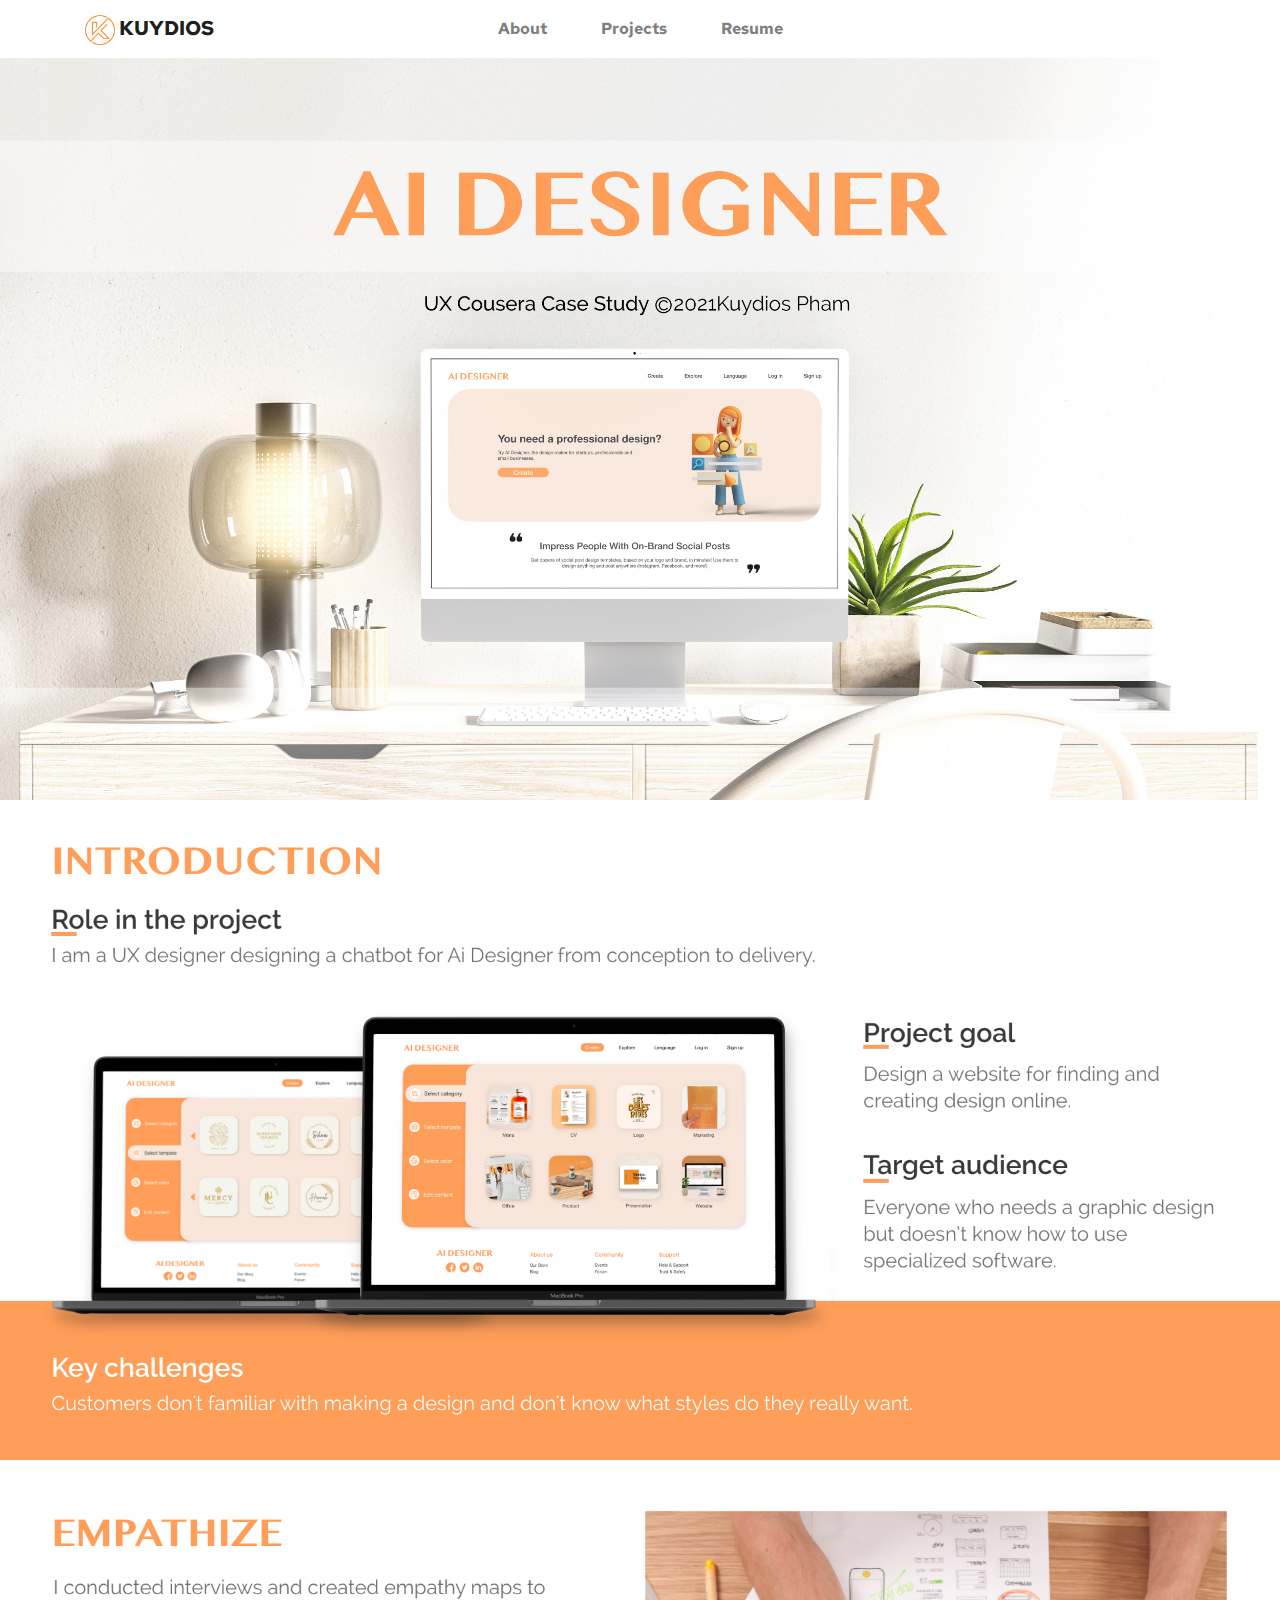
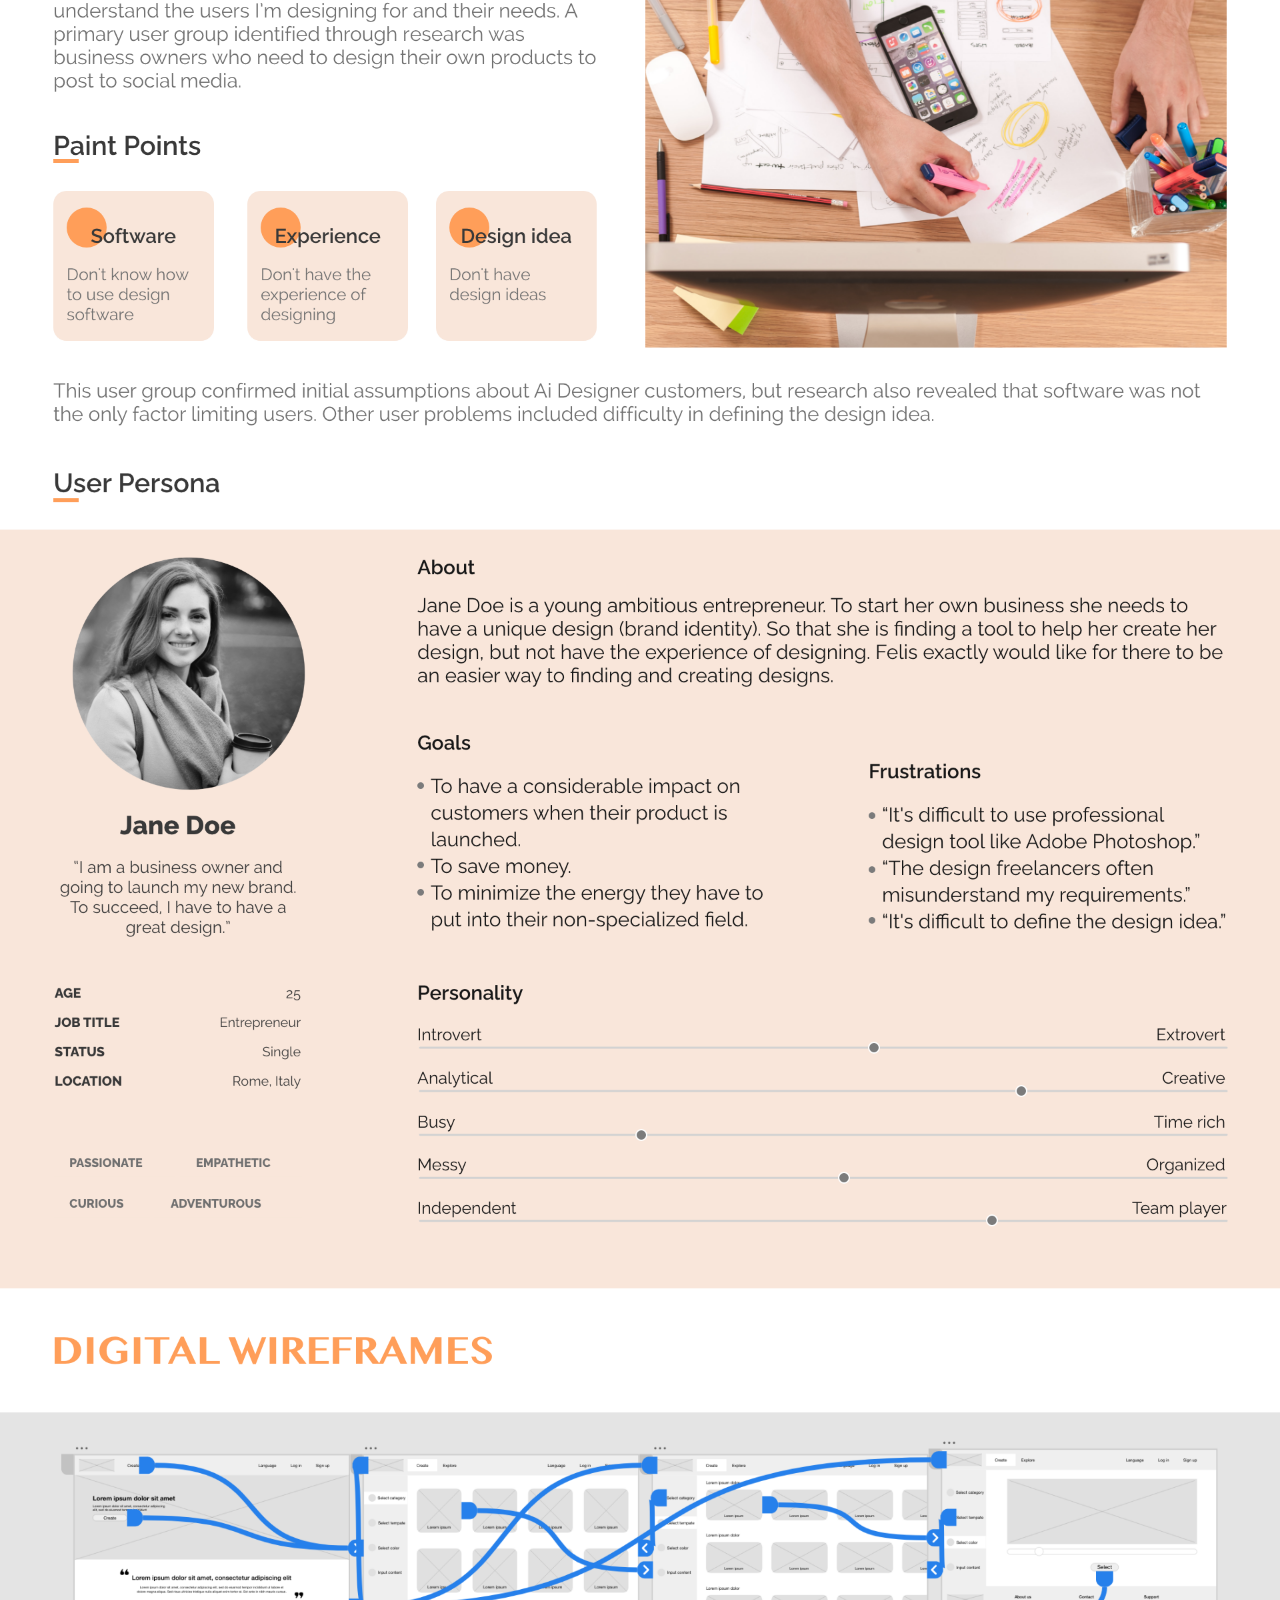
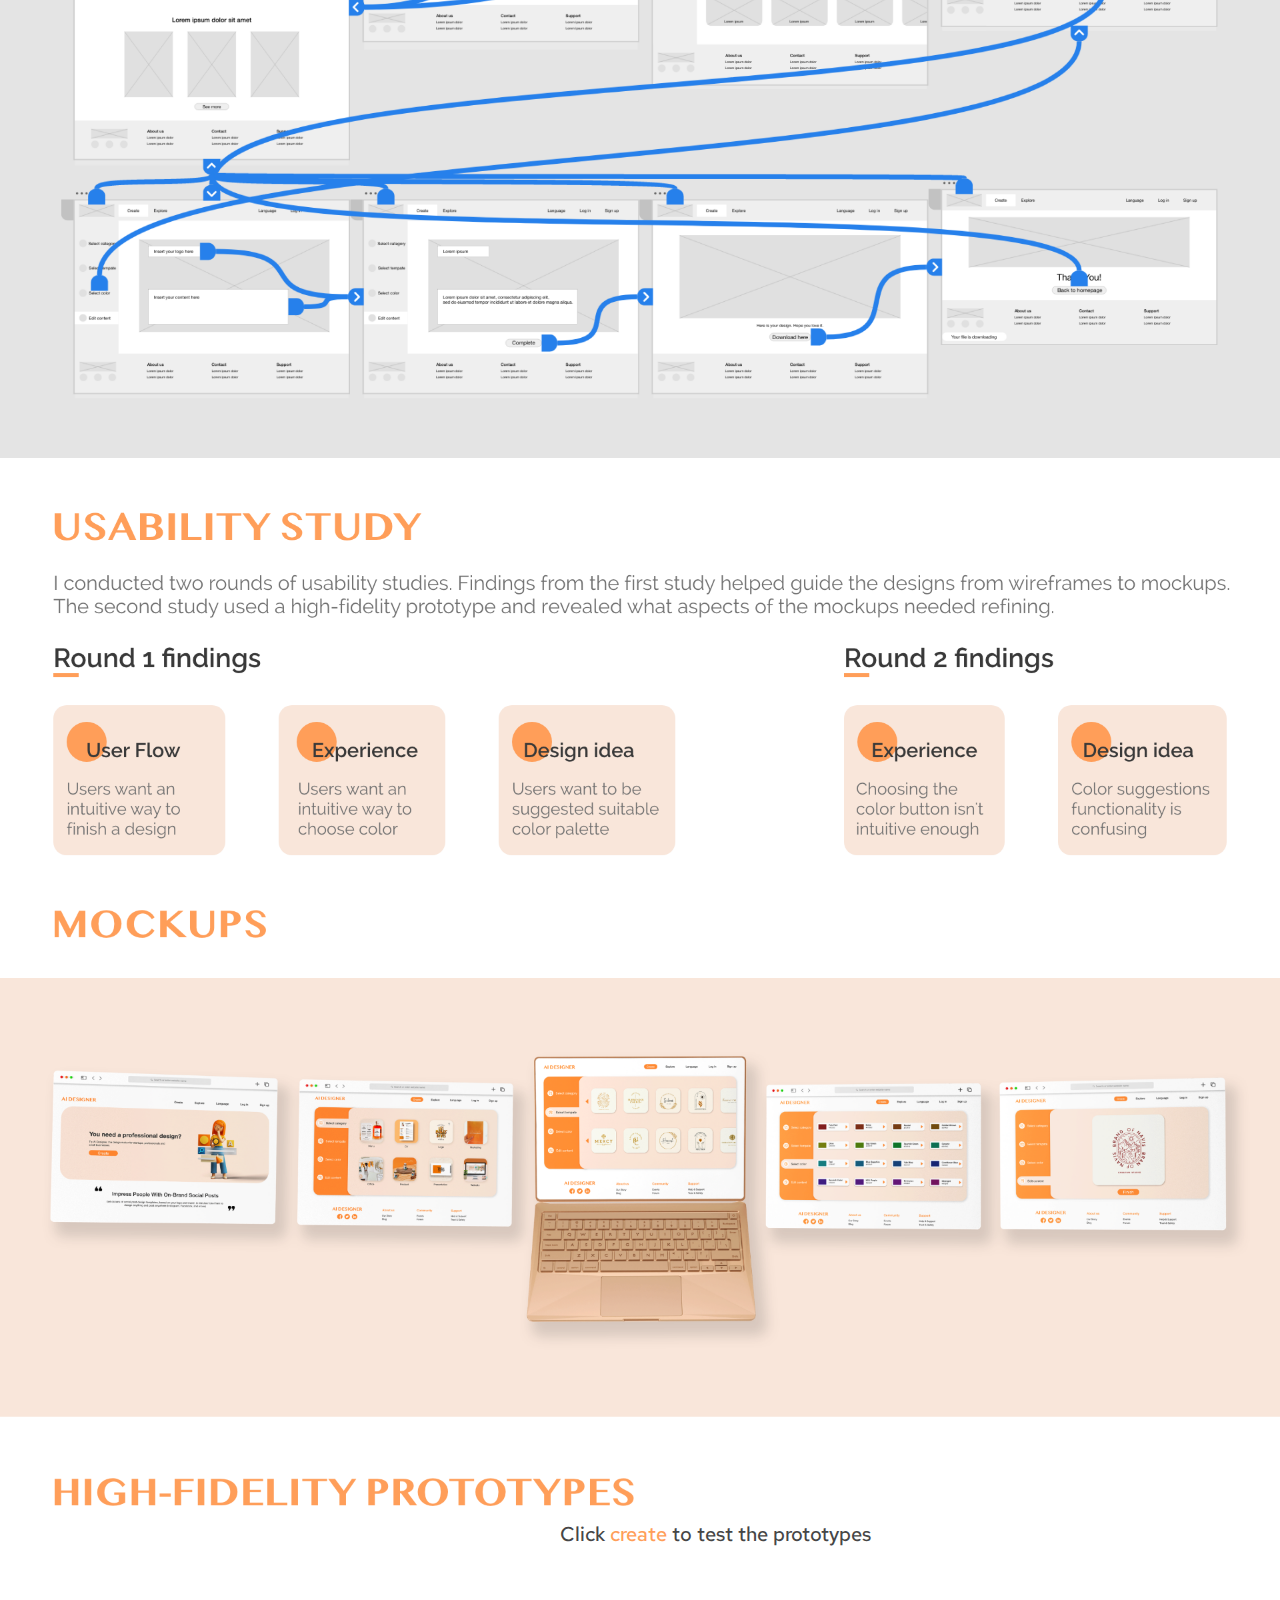
==== aidesigner.html @ b22432cd "First commit" ====
<!doctype html>
<html lang="en">
  <head>
    <meta charset="utf-8">
    <meta name="viewport" content="width=device-width, initial-scale=1, shrink-to-fit=no">
    <meta name="description" content="">
    <meta name="author" content="">

    <title>Ai Designer Case Study</title>
    <link rel="stylesheet" href="css/bootstrap.min.css">
    <link rel="icon" href="images/project/Icon Kuydios.png"/>

    <!-- MAIN STYLE -->
    <link rel="stylesheet" href="css/minipage.css">
  </head>
  <body>
    <nav class="navbar navbar-expand-sm navbar-light">
      <div class="container">
          <a class="navbar-brand" href="index.html"><img src="images/project/Logo Kuydios-03.png" height="30"/>   KUYDIOS</a>

          <button class="navbar-toggler" type="button" data-toggle="collapse" data-target="#navbarNav" aria-controls="navbarNav" aria-expanded="false"
              aria-label="Toggle navigation">
              <span class="navbar-toggler-icon"></span>
              <span class="navbar-toggler-icon"></span>
              <span class="navbar-toggler-icon"></span>
          </button>

          <div class="collapse navbar-collapse" id="navbarNav">
              <ul class="navbar-nav mx-auto">
                  <li class="nav-item">
                    <a href="index.html" class="nav-link"><span data-hover="About">About</span></a>
                  </li>
                  <li class="nav-item">
                    <a href="index.html" class="nav-link"><span data-hover="Projects">Projects</span></a>
                  </li>
                  <li class="nav-item">
                    <a href="index.html" class="nav-link"><span data-hover="Resume">Resume</span></a>
                  </li>
                  
              </ul>
          </div>
      </div>
    </nav>
  <body>
    
      <div class="landingpage">
        
        <img src="images/project/intro-ai-page.jpg" width="100%">
        <img src="images/project/ai-designer-page.png" width="100%">
        <h5 class="click">Click <span style="color: #FF9E59;">create</span> to test the prototypes</h5>
        <iframe style="position: relative; left: 10em;" width="1150px" height="710px" src="https://xd.adobe.com/embed/92b4a51f-5f6b-423e-afb8-71230c013667-c7e7/?fullscreen" frameborder="0" allowfullscreen></iframe>
      </div>
      
  </body>
</html>
---- css/minipage.css ----
@import url('https://fonts.googleapis.com/css2?family=Red+Hat+Text:ital,wght@0,300;0,400;0,500;0,600;0,700;1,300;1,400;1,500;1,600;1,700&display=swap');
* {
    font-family: 'Red Hat Text', sans-serif;
  }

.navbar-brand {
    font-weight: bold;
}

.navbar-brand .navbar-light .navbar-nav .nav-link {
    color: rgba(0,0,0,.5);
}

.navbar-nav {
    font-weight: bold;
}

.nav-item {
    position: relative;
    right: 4.5em;
    padding: 0 1.2em;
}

.click {
    float: left;
    padding-left: 28em;
    color: #464646;
}

.click2 {
    float: left;
    padding-left: 26em;
    color: #464646;
}

.title-watson {
    float: left;
    padding-left: 10em;
    color: #0098A6;
}
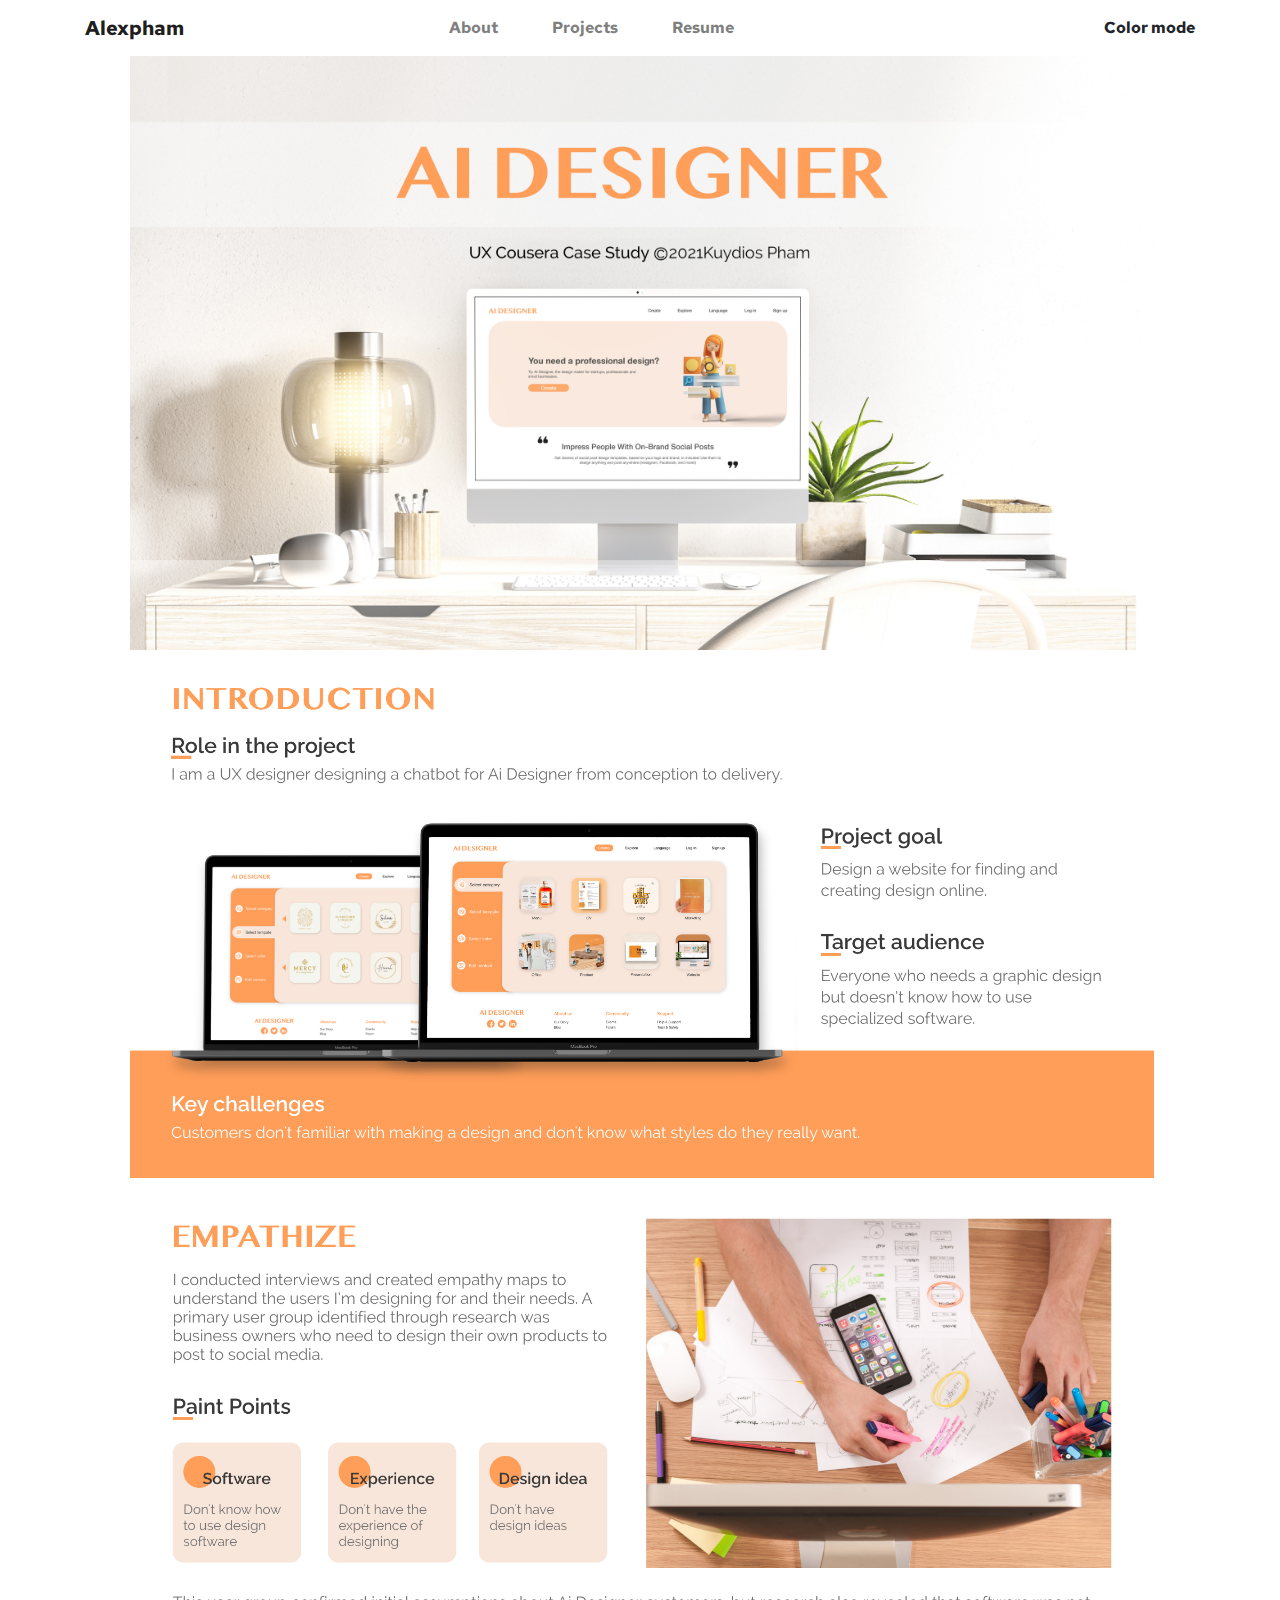
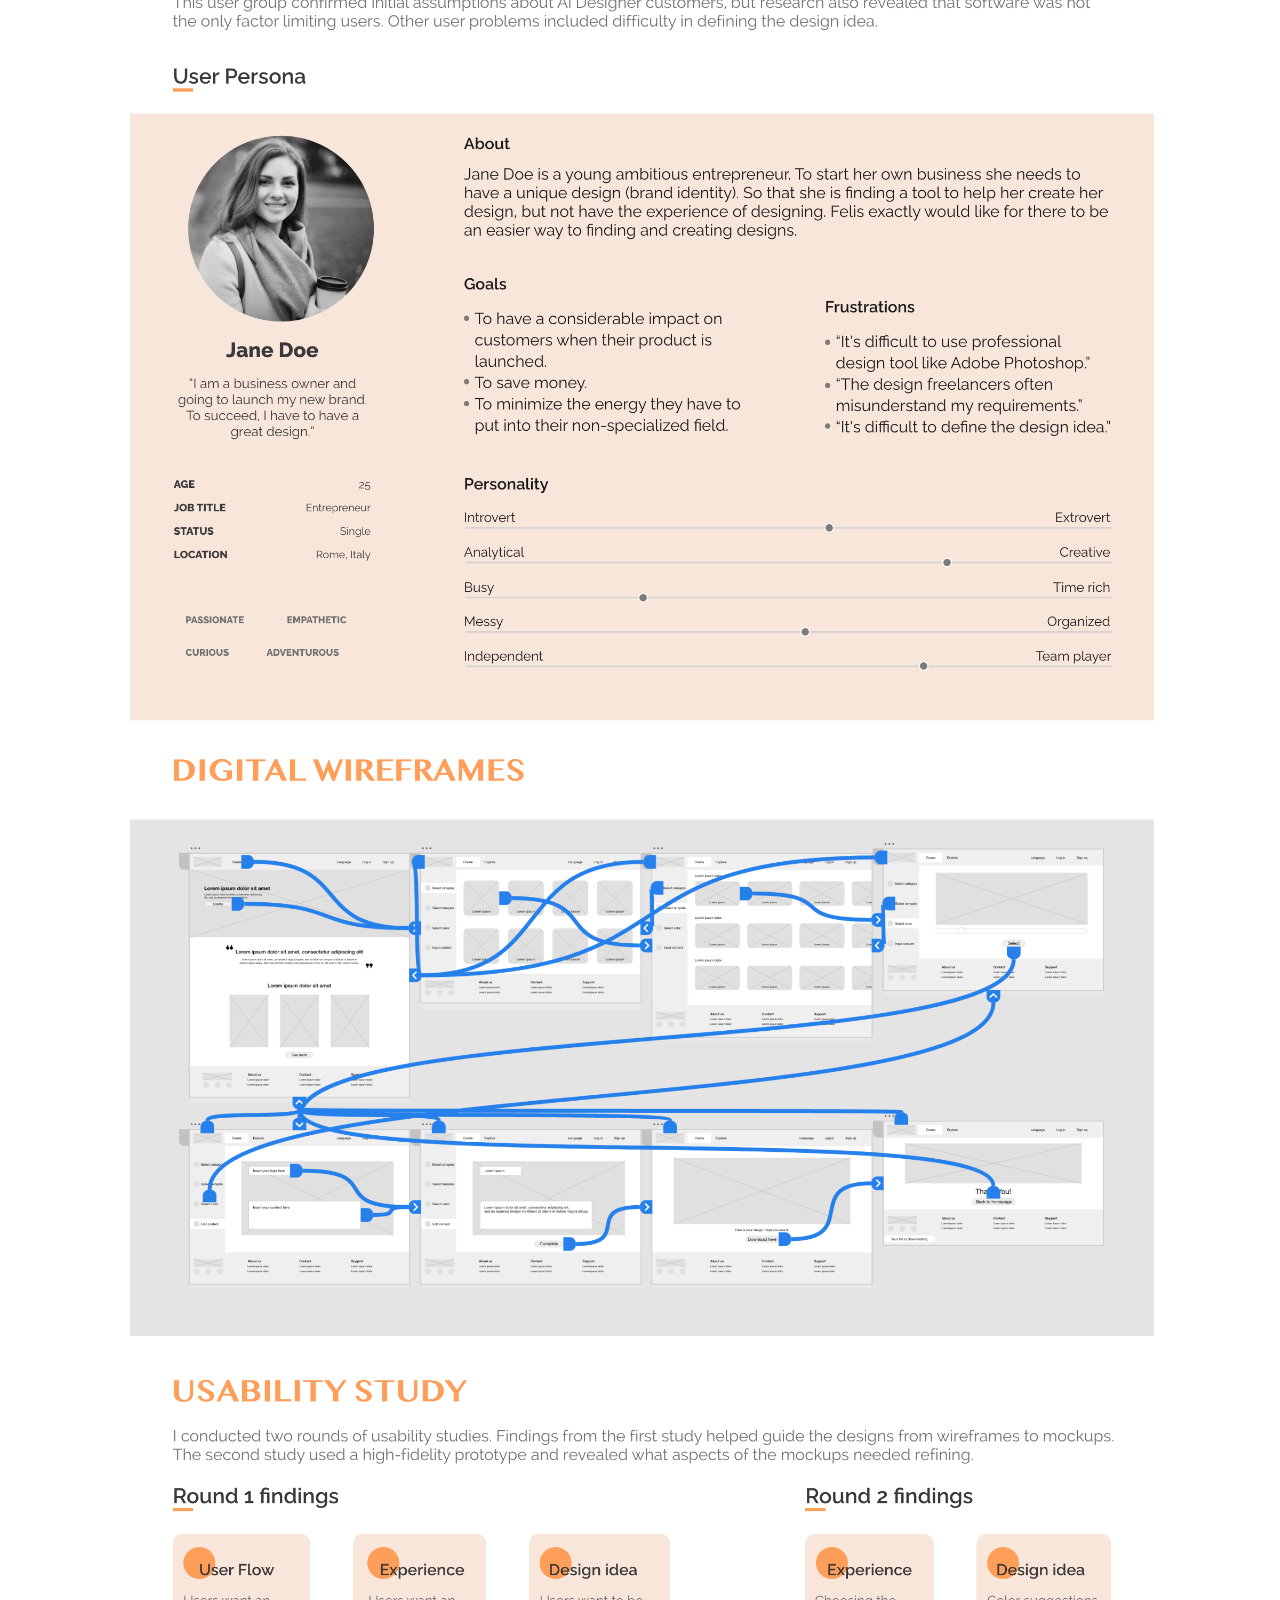
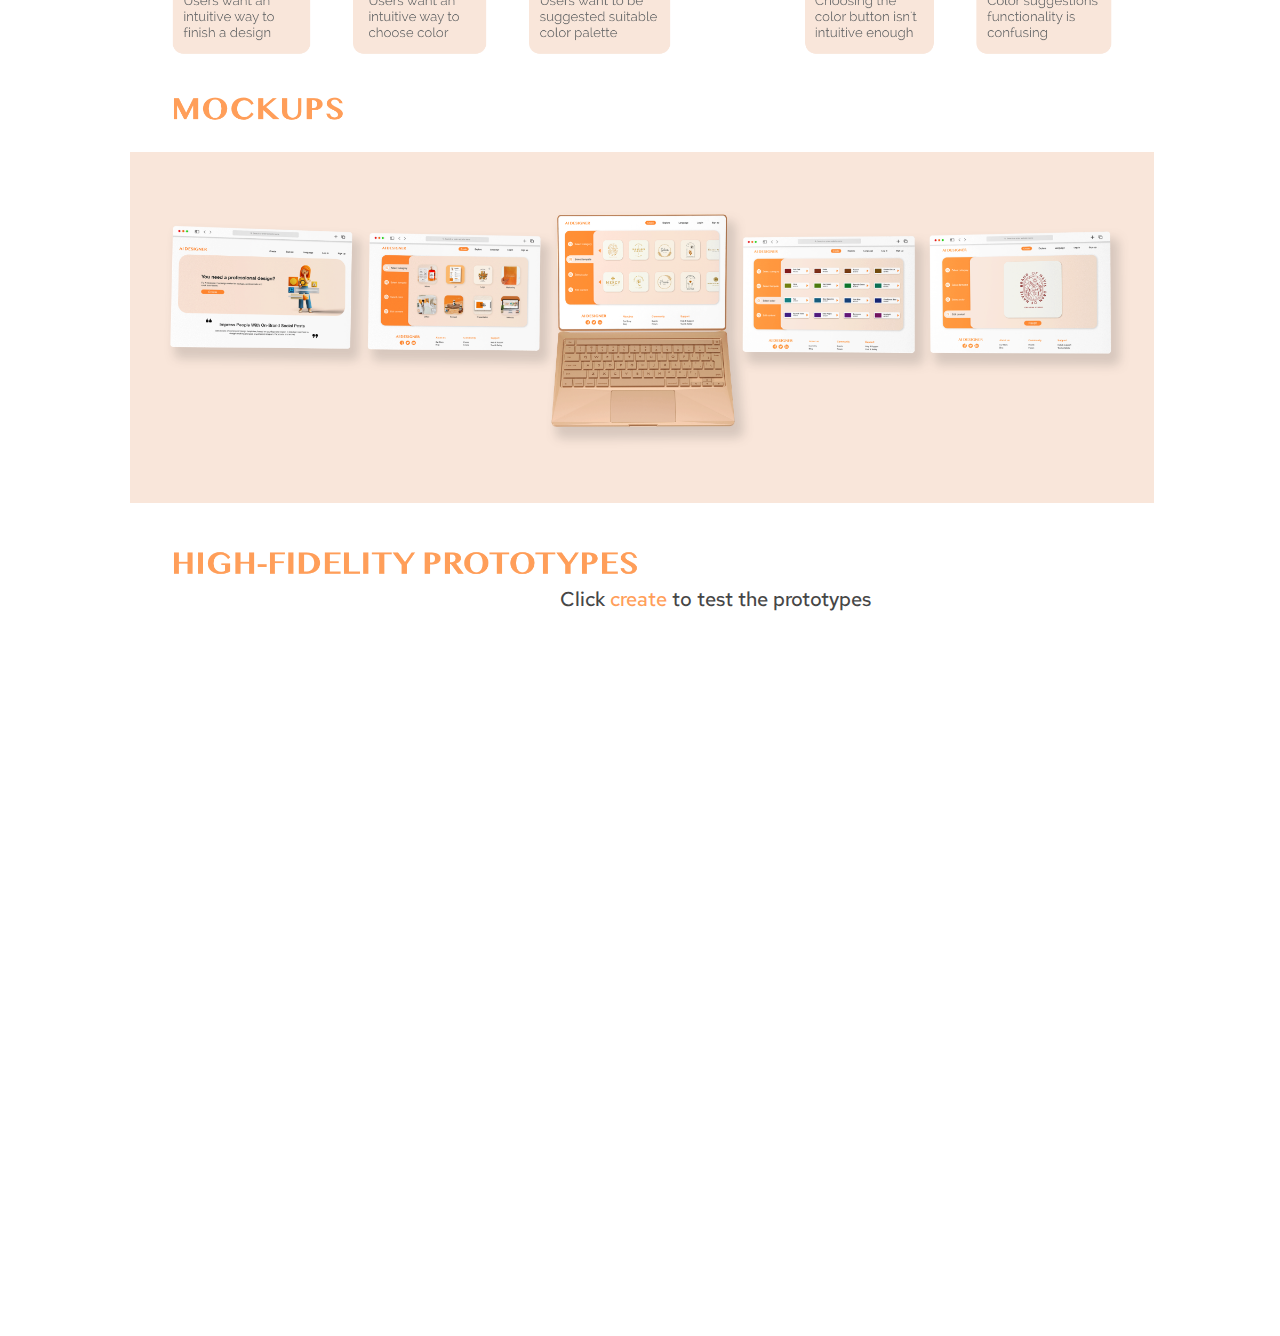
==== commit 3f96c707: "09.04 commit2" ====
--- a/aidesigner.html
+++ b/aidesigner.html
@@ -14,9 +14,10 @@
     <link rel="stylesheet" href="css/minipage.css">
   </head>
   <body>
+
     <nav class="navbar navbar-expand-sm navbar-light">
       <div class="container">
-          <a class="navbar-brand" href="index.html"><img src="images/project/Logo Kuydios-03.png" height="30"/>   KUYDIOS</a>
+          <a class="navbar-brand" href="index.html">Alexpham</a>
 
           <button class="navbar-toggler" type="button" data-toggle="collapse" data-target="#navbarNav" aria-controls="navbarNav" aria-expanded="false"
               aria-label="Toggle navigation">
@@ -26,27 +27,36 @@
           </button>
 
           <div class="collapse navbar-collapse" id="navbarNav">
-              <ul class="navbar-nav mx-auto">
+              <ul class="navbar-nav mx-auto" style="width: 0px">
                   <li class="nav-item">
-                    <a href="index.html" class="nav-link"><span data-hover="About">About</span></a>
+                      <a href="#about" class="nav-link"><span data-hover="About">About</span></a>
                   </li>
                   <li class="nav-item">
-                    <a href="index.html" class="nav-link"><span data-hover="Projects">Projects</span></a>
+                      <a href="#project" class="nav-link"><span data-hover="Projects">Projects</span></a>
                   </li>
                   <li class="nav-item">
-                    <a href="index.html" class="nav-link"><span data-hover="Resume">Resume</span></a>
+                      <a href="#resume" class="nav-link"><span data-hover="Resume">Resume</span></a>
                   </li>
                   
+              </ul>
+
+              <ul class="navbar-nav ml-lg-auto">
+                  <div class="ml-lg-4">
+                    <div class="color-mode d-lg-flex justify-content-center align-items-center">
+                      <i class="color-mode-icon"></i>
+                      Color mode
+                    </div>
+                  </div>
               </ul>
           </div>
       </div>
     </nav>
-  <body>
+    
     
       <div class="landingpage">
         
-        <img src="images/project/intro-ai-page.jpg" width="100%">
-        <img src="images/project/ai-designer-page.png" width="100%">
+        <img src="images/project/intro-ai-page.jpg" width="80%" style="margin-left: 130px">
+        <img src="images/project/ai-designer-page.png" width="80%" style="margin-left: 130px">
         <h5 class="click">Click <span style="color: #FF9E59;">create</span> to test the prototypes</h5>
         <iframe style="position: relative; left: 10em;" width="1150px" height="710px" src="https://xd.adobe.com/embed/92b4a51f-5f6b-423e-afb8-71230c013667-c7e7/?fullscreen" frameborder="0" allowfullscreen></iframe>
       </div>
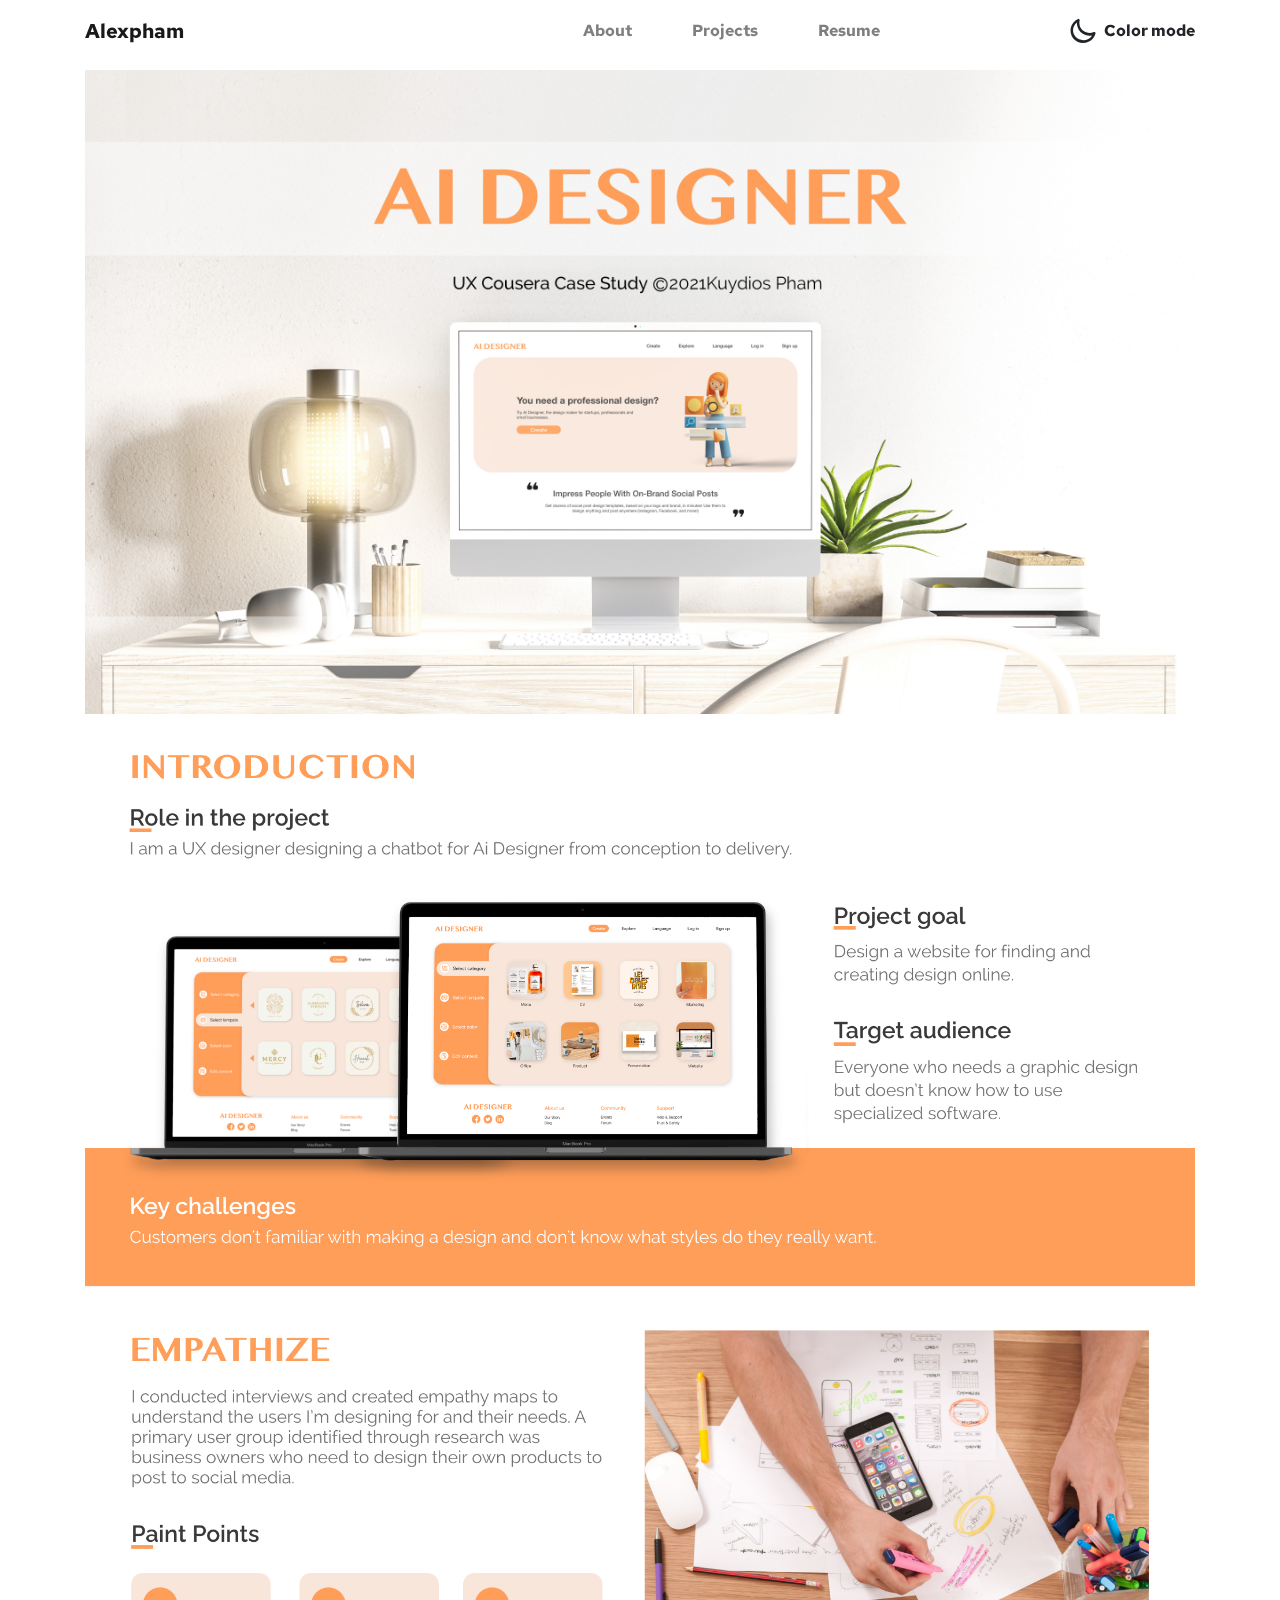
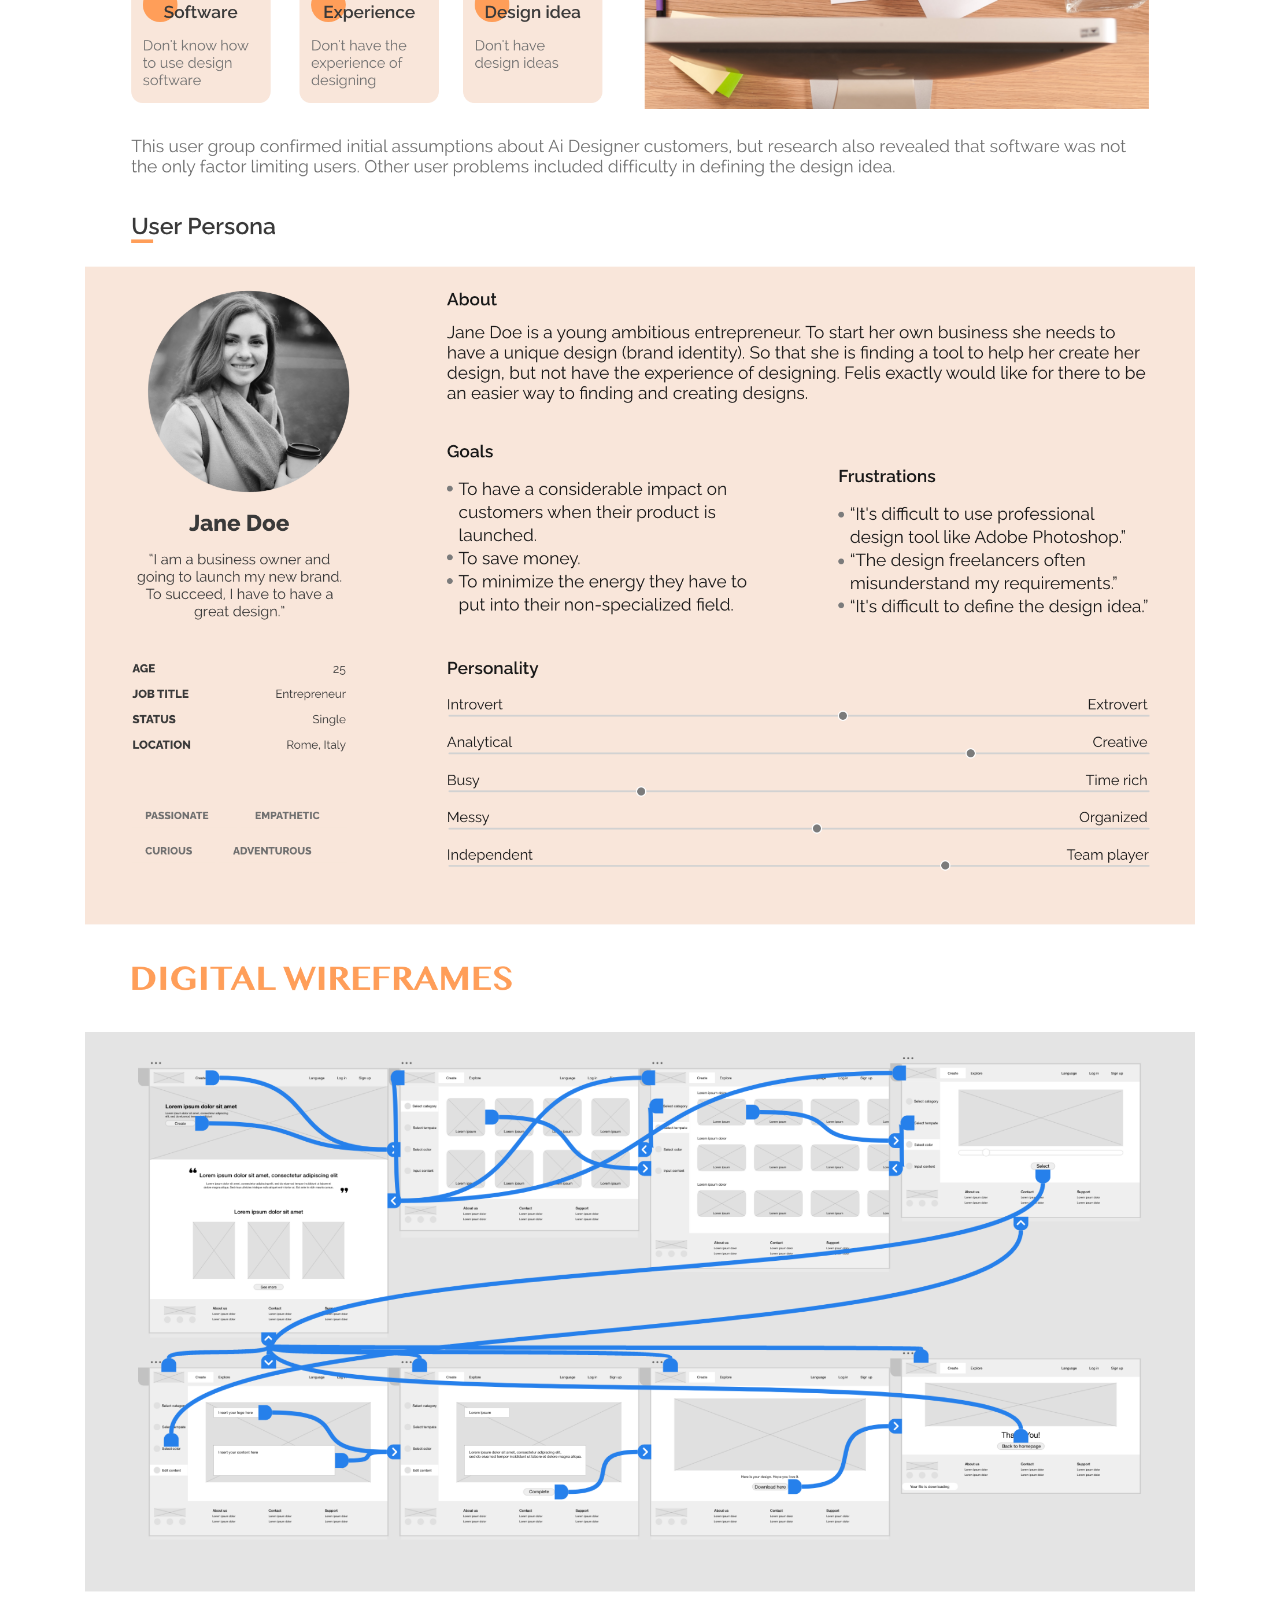
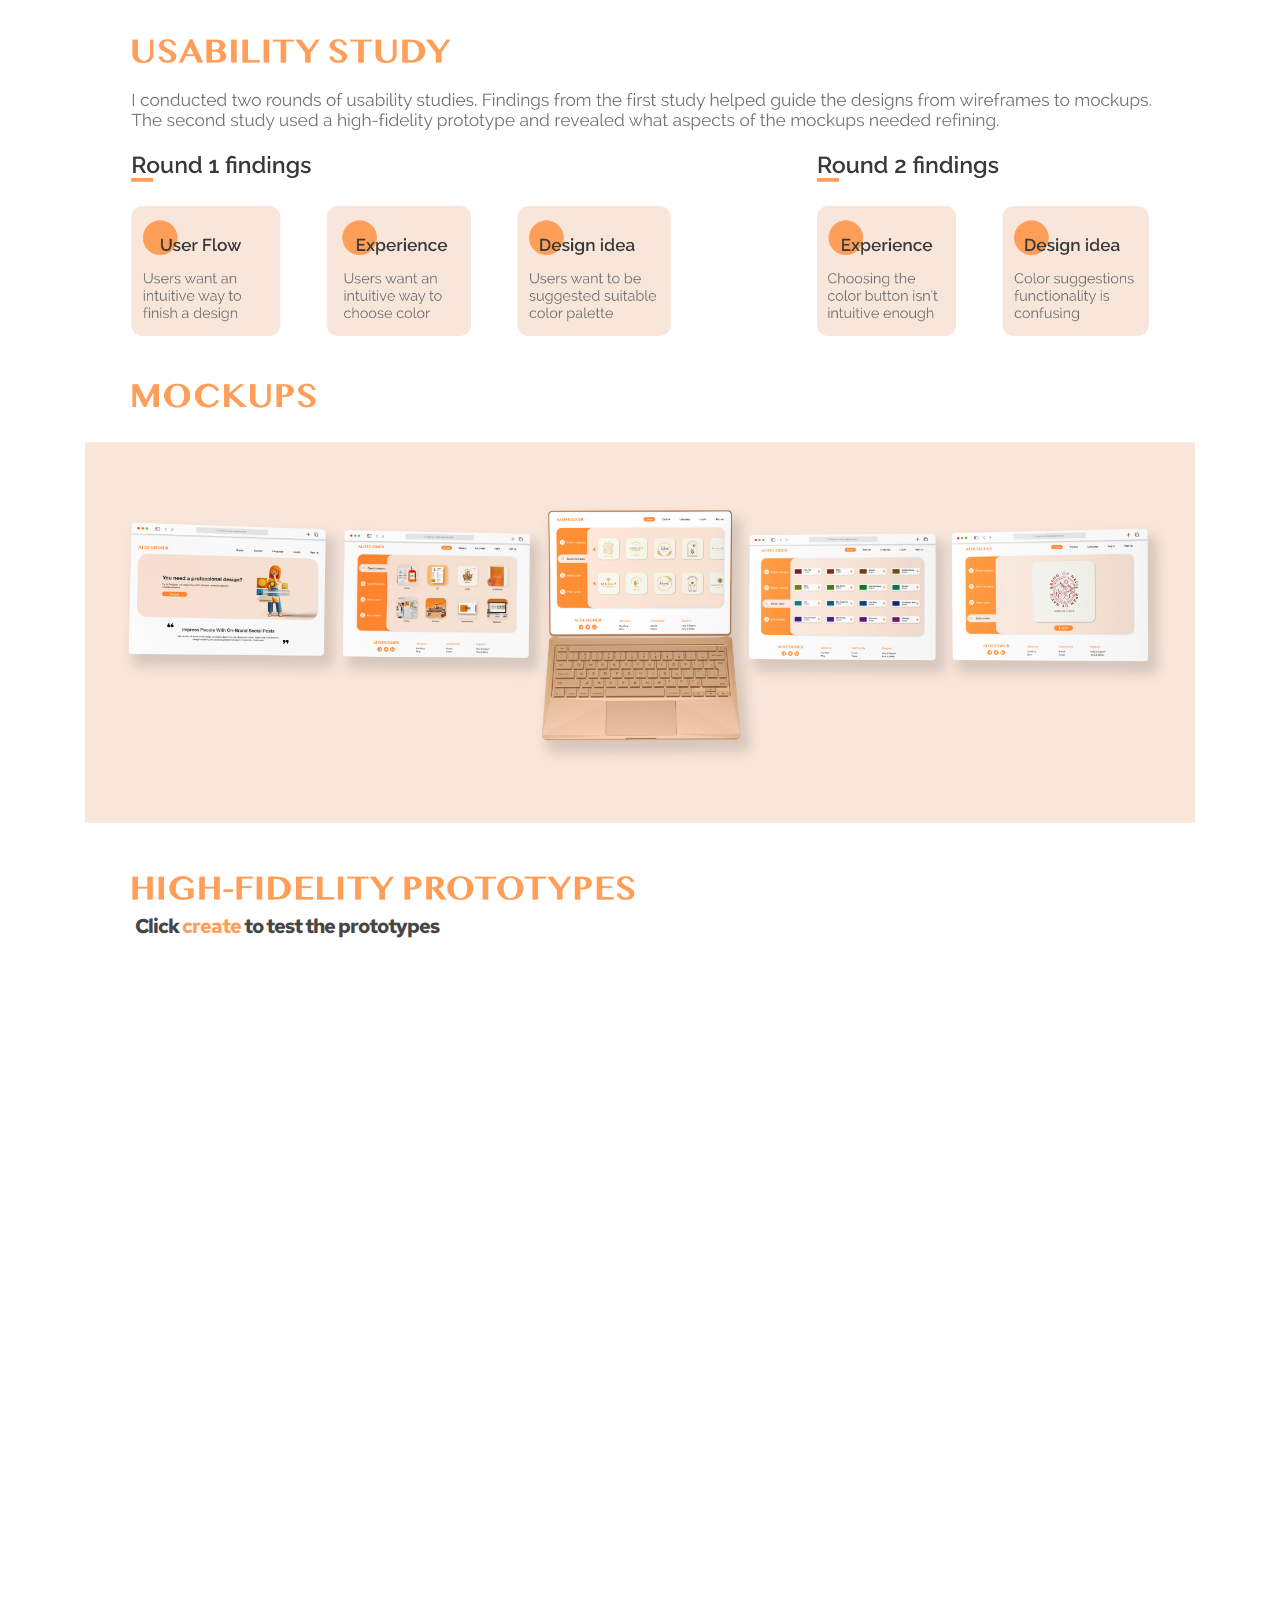
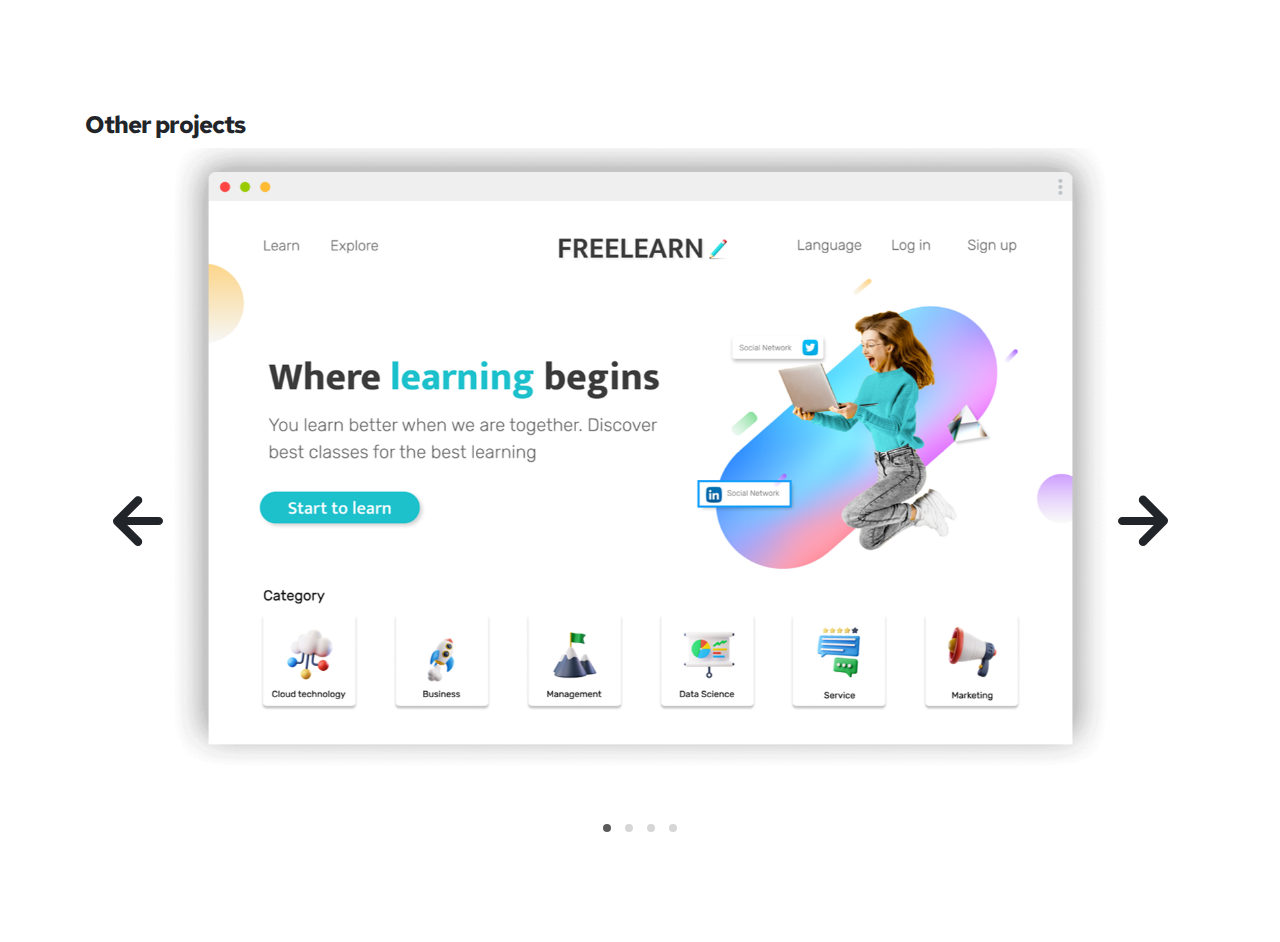
==== commit 0a5e765d: "Final Demo 1506" ====
--- a/aidesigner.html
+++ b/aidesigner.html
@@ -7,11 +7,17 @@
     <meta name="author" content="">
 
     <title>Ai Designer Case Study</title>
+
     <link rel="stylesheet" href="css/bootstrap.min.css">
-    <link rel="icon" href="images/project/Icon Kuydios.png"/>
+    <link rel="stylesheet" href="css/unicons.css">
+    <link rel="stylesheet" href="css/owl.carousel.min.css">
+    <link rel="stylesheet" href="css/owl.theme.default.min.css">
+    <link rel="icon" href="images/project/Logo Alex.ico"/>
+
 
     <!-- MAIN STYLE -->
     <link rel="stylesheet" href="css/minipage.css">
+    <link rel="stylesheet" href="css/tooplate-style.css">
   </head>
   <body>
 
@@ -29,7 +35,7 @@
           <div class="collapse navbar-collapse" id="navbarNav">
               <ul class="navbar-nav mx-auto" style="width: 0px">
                   <li class="nav-item">
-                      <a href="#about" class="nav-link"><span data-hover="About">About</span></a>
+                      <a href="index.html" class="nav-link"><span data-hover="About">About</span></a>
                   </li>
                   <li class="nav-item">
                       <a href="#project" class="nav-link"><span data-hover="Projects">Projects</span></a>
@@ -52,14 +58,62 @@
       </div>
     </nav>
     
-    
-      <div class="landingpage">
-        
-        <img src="images/project/intro-ai-page.jpg" width="80%" style="margin-left: 130px">
-        <img src="images/project/ai-designer-page.png" width="80%" style="margin-left: 130px">
-        <h5 class="click">Click <span style="color: #FF9E59;">create</span> to test the prototypes</h5>
-        <iframe style="position: relative; left: 10em;" width="1150px" height="710px" src="https://xd.adobe.com/embed/92b4a51f-5f6b-423e-afb8-71230c013667-c7e7/?fullscreen" frameborder="0" allowfullscreen></iframe>
+    <!-- ABOUT -->
+            <div class="container">
+                <div>
+                  <img src="images/project/intro-ai-page.jpg" width="100%">
+                  <img src="images/project/ai-designer-page.png" width="100%">
+                  <h5 class="click">Click <span style="color: #FF9E59;">create</span> to test the prototypes</h5>
+                  <iframe style="position: relative; "width="1150px" height="710px" src="https://xd.adobe.com/embed/92b4a51f-5f6b-423e-afb8-71230c013667-c7e7/?fullscreen" frameborder="0" allowfullscreen></iframe>
+                </div>
+            </div>
+
+      <!-- PROJECTS -->
+    <section class="project py-5" id="project">
+      <div class="container">
+              <h4>Other projects</h4>
+              <div class="row">
+                <div class="col-lg-11 text-center mx-auto col-12">
+
+                    <div class="owl-carousel owl-theme">
+
+                      <div class="item">
+                        <div class="project-info">
+                          <a href="freelearn.html"><img src="images/project/project-image02.png" class="img-fluid2" alt="project image"></a>
+                        </div>
+                      </div>
+
+                      <div class="item">
+                        <div class="project-info">
+                          <a href="RMS.html"><img src="images/project/project-image03.png" class="img-fluid2" alt="project image"></a>
+                        </div>
+                      </div>
+
+                      <div class="item">
+                        <div class="project-info">
+                          <a href="watsonpage.html"><img src="images/project/project-image04.png" class="img-fluid2" alt="project image"></a>
+                        </div>
+                      </div>
+
+                      <div class="item">
+                        <div class="project-info">
+                          <a href="socialmediapost.html"><img src="images/project/project-image05.png" class="img-fluid2" alt="project image"></a>
+                        </div>
+                      </div>
+                    </div>
+
+                </div>
+              </div>
       </div>
-      
+  </section>
+
+    <script src="js/jquery-3.3.1.min.js"></script>
+    <script src="js/popper.min.js"></script>
+    <script src="js/bootstrap.min.js"></script>
+    <script src="js/Headroom.js"></script>
+    <script src="js/jQuery.headroom.js"></script>
+    <script src="js/owl.carousel.min.js"></script>
+    <script src="js/smoothscroll.js"></script>
+    <script src="js/custom.js"></script>
   </body>
 </html>--- a/css/unicons.css
+++ b/css/unicons.css
@@ -0,0 +1,1058 @@
+@font-face {
+  font-family: 'unicons';
+  src: url('../font/unicons.eot?42479262');
+  src: url('../font/unicons.eot?42479262#iefix') format('embedded-opentype'),
+       url('../font/unicons.woff2?42479262') format('woff2'),
+       url('../font/unicons.woff?42479262') format('woff'),
+       url('../font/unicons.ttf?42479262') format('truetype'),
+       url('../font/unicons.svg?42479262#unicons') format('svg');
+  font-weight: normal;
+  font-style: normal;
+}
+/* Chrome hack: SVG is rendered more smooth in Windozze. 100% magic, uncomment if you need it. */
+/* Note, that will break hinting! In other OS-es font will be not as sharp as it could be */
+/*
+@media screen and (-webkit-min-device-pixel-ratio:0) {
+  @font-face {
+    font-family: 'unicons';
+    src: url('../font/unicons.svg?42479262#unicons') format('svg');
+  }
+}
+*/
+ 
+ [class^="uil-"]:before, [class*=" uil-"]:before {
+  font-family: "unicons";
+  font-style: normal;
+  font-weight: normal;
+  speak: none;
+ 
+  display: inline-block;
+  text-decoration: inherit;
+  width: 1em;
+  margin-right: .2em;
+  text-align: center;
+  /* opacity: .8; */
+ 
+  /* For safety - reset parent styles, that can break glyph codes*/
+  font-variant: normal;
+  text-transform: none;
+ 
+  /* fix buttons height, for twitter bootstrap */
+  line-height: 1em;
+ 
+  /* Animation center compensation - margins should be symmetric */
+  /* remove if not needed */
+  margin-left: .2em;
+ 
+  /* you can be more comfortable with increased icons size */
+  /* font-size: 120%; */
+ 
+  /* Font smoothing. That was taken from TWBS */
+  -webkit-font-smoothing: antialiased;
+  -moz-osx-font-smoothing: grayscale;
+ 
+  /* Uncomment for 3D effect */
+  /* text-shadow: 1px 1px 1px rgba(127, 127, 127, 0.3); */
+}
+ 
+.uil-abacus:before { content: '\e800'; } /* '' */
+.uil-accessible-icon-alt:before { content: '\e801'; } /* '' */
+.uil-adjust-alt:before { content: '\e802'; } /* '' */
+.uil-adjust-circle:before { content: '\e803'; } /* '' */
+.uil-adjust-half:before { content: '\e804'; } /* '' */
+.uil-adjust:before { content: '\e805'; } /* '' */
+.uil-airplay:before { content: '\e806'; } /* '' */
+.uil-align-alt:before { content: '\e807'; } /* '' */
+.uil-align-center-alt:before { content: '\e808'; } /* '' */
+.uil-align-center-h:before { content: '\e809'; } /* '' */
+.uil-align-center-justify:before { content: '\e80a'; } /* '' */
+.uil-align-center-v:before { content: '\e80b'; } /* '' */
+.uil-align-center:before { content: '\e80c'; } /* '' */
+.uil-align-justify:before { content: '\e80d'; } /* '' */
+.uil-align-left-justify:before { content: '\e80e'; } /* '' */
+.uil-align-left:before { content: '\e80f'; } /* '' */
+.uil-align-letter-right:before { content: '\e810'; } /* '' */
+.uil-align-right-justify:before { content: '\e811'; } /* '' */
+.uil-align-right:before { content: '\e812'; } /* '' */
+.uil-align:before { content: '\e813'; } /* '' */
+.uil-ambulance:before { content: '\e814'; } /* '' */
+.uil-analysis:before { content: '\e815'; } /* '' */
+.uil-analytics:before { content: '\e816'; } /* '' */
+.uil-anchor:before { content: '\e817'; } /* '' */
+.uil-android-phone-slash:before { content: '\e818'; } /* '' */
+.uil-angle-double-down:before { content: '\e819'; } /* '' */
+.uil-angle-double-left:before { content: '\e81a'; } /* '' */
+.uil-angle-double-right:before { content: '\e81b'; } /* '' */
+.uil-angle-double-up:before { content: '\e81c'; } /* '' */
+.uil-angle-down:before { content: '\e81d'; } /* '' */
+.uil-angle-left:before { content: '\e81e'; } /* '' */
+.uil-angle-right-b:before { content: '\e81f'; } /* '' */
+.uil-angle-right:before { content: '\e820'; } /* '' */
+.uil-angle-up:before { content: '\e821'; } /* '' */
+.uil-annoyed-alt:before { content: '\e822'; } /* '' */
+.uil-annoyed:before { content: '\e823'; } /* '' */
+.uil-apps:before { content: '\e824'; } /* '' */
+.uil-archive-alt:before { content: '\e825'; } /* '' */
+.uil-archive:before { content: '\e826'; } /* '' */
+.uil-arrow-break:before { content: '\e827'; } /* '' */
+.uil-arrow-circle-down:before { content: '\e828'; } /* '' */
+.uil-arrow-circle-left:before { content: '\e829'; } /* '' */
+.uil-arrow-circle-right:before { content: '\e82a'; } /* '' */
+.uil-arrow-circle-up:before { content: '\e82b'; } /* '' */
+.uil-arrow-compress-h:before { content: '\e82c'; } /* '' */
+.uil-arrow-down-left:before { content: '\e82d'; } /* '' */
+.uil-arrow-down-right:before { content: '\e82e'; } /* '' */
+.uil-arrow-down:before { content: '\e82f'; } /* '' */
+.uil-arrow-from-right:before { content: '\e830'; } /* '' */
+.uil-arrow-from-top:before { content: '\e831'; } /* '' */
+.uil-arrow-growth:before { content: '\e832'; } /* '' */
+.uil-arrow-left:before { content: '\e833'; } /* '' */
+.uil-arrow-random:before { content: '\e834'; } /* '' */
+.uil-arrow-resize-diagonal:before { content: '\e835'; } /* '' */
+.uil-arrow-right:before { content: '\e836'; } /* '' */
+.uil-arrow-to-bottom:before { content: '\e837'; } /* '' */
+.uil-arrow-to-right:before { content: '\e838'; } /* '' */
+.uil-arrow-up-left:before { content: '\e839'; } /* '' */
+.uil-arrow-up-right:before { content: '\e83a'; } /* '' */
+.uil-arrow-up:before { content: '\e83b'; } /* '' */
+.uil-arrows-h-alt:before { content: '\e83c'; } /* '' */
+.uil-arrows-h:before { content: '\e83d'; } /* '' */
+.uil-arrows-left-down:before { content: '\e83e'; } /* '' */
+.uil-arrows-maximize:before { content: '\e83f'; } /* '' */
+.uil-arrows-merge:before { content: '\e840'; } /* '' */
+.uil-arrows-resize-h:before { content: '\e841'; } /* '' */
+.uil-arrows-resize-v:before { content: '\e842'; } /* '' */
+.uil-arrows-resize:before { content: '\e843'; } /* '' */
+.uil-arrows-right-down:before { content: '\e844'; } /* '' */
+.uil-arrows-shrink-h:before { content: '\e845'; } /* '' */
+.uil-arrows-shrink-v:before { content: '\e846'; } /* '' */
+.uil-arrows-up-right:before { content: '\e847'; } /* '' */
+.uil-arrows-v-alt:before { content: '\e848'; } /* '' */
+.uil-arrows-v:before { content: '\e849'; } /* '' */
+.uil-at:before { content: '\e84a'; } /* '' */
+.uil-atm-card:before { content: '\e84b'; } /* '' */
+.uil-atom:before { content: '\e84c'; } /* '' */
+.uil-auto-flash:before { content: '\e84d'; } /* '' */
+.uil-award-alt:before { content: '\e84e'; } /* '' */
+.uil-award:before { content: '\e84f'; } /* '' */
+.uil-baby-carriage:before { content: '\e850'; } /* '' */
+.uil-backpack:before { content: '\e851'; } /* '' */
+.uil-backspace:before { content: '\e852'; } /* '' */
+.uil-backward:before { content: '\e853'; } /* '' */
+.uil-bag-alt:before { content: '\e854'; } /* '' */
+.uil-bag-slash:before { content: '\e855'; } /* '' */
+.uil-bag:before { content: '\e856'; } /* '' */
+.uil-ball:before { content: '\e857'; } /* '' */
+.uil-ban:before { content: '\e858'; } /* '' */
+.uil-bars:before { content: '\e859'; } /* '' */
+.uil-basketball-hoop:before { content: '\e85a'; } /* '' */
+.uil-basketball:before { content: '\e85b'; } /* '' */
+.uil-battery-bolt:before { content: '\e85c'; } /* '' */
+.uil-battery-empty:before { content: '\e85d'; } /* '' */
+.uil-bed-double:before { content: '\e85e'; } /* '' */
+.uil-bed:before { content: '\e85f'; } /* '' */
+.uil-bell-school:before { content: '\e860'; } /* '' */
+.uil-bell-slash:before { content: '\e861'; } /* '' */
+.uil-bill:before { content: '\e862'; } /* '' */
+.uil-bitcoin-circle:before { content: '\e863'; } /* '' */
+.uil-bitcoin:before { content: '\e864'; } /* '' */
+.uil-bluetooth-b:before { content: '\e865'; } /* '' */
+.uil-bolt-alt:before { content: '\e866'; } /* '' */
+.uil-bolt-slash:before { content: '\e867'; } /* '' */
+.uil-bolt:before { content: '\e868'; } /* '' */
+.uil-book-alt:before { content: '\e869'; } /* '' */
+.uil-book-medical:before { content: '\e86a'; } /* '' */
+.uil-book-open:before { content: '\e86b'; } /* '' */
+.uil-book-reader:before { content: '\e86c'; } /* '' */
+.uil-book:before { content: '\e86d'; } /* '' */
+.uil-bookmark-full:before { content: '\e86e'; } /* '' */
+.uil-bookmark:before { content: '\e86f'; } /* '' */
+.uil-books:before { content: '\e870'; } /* '' */
+.uil-boombox:before { content: '\e871'; } /* '' */
+.uil-border-alt:before { content: '\e872'; } /* '' */
+.uil-border-bottom:before { content: '\e873'; } /* '' */
+.uil-border-clear:before { content: '\e874'; } /* '' */
+.uil-border-horizontal:before { content: '\e875'; } /* '' */
+.uil-border-inner:before { content: '\e876'; } /* '' */
+.uil-border-left:before { content: '\e877'; } /* '' */
+.uil-border-out:before { content: '\e878'; } /* '' */
+.uil-border-right:before { content: '\e879'; } /* '' */
+.uil-border-top:before { content: '\e87a'; } /* '' */
+.uil-border-vertical:before { content: '\e87b'; } /* '' */
+.uil-box:before { content: '\e87c'; } /* '' */
+.uil-briefcase-alt:before { content: '\e87d'; } /* '' */
+.uil-briefcase:before { content: '\e87e'; } /* '' */
+.uil-bright:before { content: '\e87f'; } /* '' */
+.uil-brightness-empty:before { content: '\e880'; } /* '' */
+.uil-brightness-half:before { content: '\e881'; } /* '' */
+.uil-brightness-low:before { content: '\e882'; } /* '' */
+.uil-brightness-minus:before { content: '\e883'; } /* '' */
+.uil-brightness-plus:before { content: '\e884'; } /* '' */
+.uil-brightness:before { content: '\e885'; } /* '' */
+.uil-bring-bottom:before { content: '\e886'; } /* '' */
+.uil-bring-front:before { content: '\e887'; } /* '' */
+.uil-brush-alt:before { content: '\e888'; } /* '' */
+.uil-bug:before { content: '\e889'; } /* '' */
+.uil-building:before { content: '\e88a'; } /* '' */
+.uil-bullseye:before { content: '\e88b'; } /* '' */
+.uil-bus-alt:before { content: '\e88c'; } /* '' */
+.uil-bus-school:before { content: '\e88d'; } /* '' */
+.uil-bus:before { content: '\e88e'; } /* '' */
+.uil-calcualtor:before { content: '\e88f'; } /* '' */
+.uil-calculator-alt:before { content: '\e890'; } /* '' */
+.uil-calendar-alt:before { content: '\e891'; } /* '' */
+.uil-calendar-slash:before { content: '\e892'; } /* '' */
+.uil-calender:before { content: '\e893'; } /* '' */
+.uil-calling:before { content: '\e894'; } /* '' */
+.uil-camera-plus:before { content: '\e895'; } /* '' */
+.uil-camera-slash:before { content: '\e896'; } /* '' */
+.uil-camera:before { content: '\e897'; } /* '' */
+.uil-cancel:before { content: '\e898'; } /* '' */
+.uil-capsule:before { content: '\e899'; } /* '' */
+.uil-capture:before { content: '\e89a'; } /* '' */
+.uil-car-sideview:before { content: '\e89b'; } /* '' */
+.uil-car-slash:before { content: '\e89c'; } /* '' */
+.uil-car-wash:before { content: '\e89d'; } /* '' */
+.uil-car:before { content: '\e89e'; } /* '' */
+.uil-card-atm:before { content: '\e89f'; } /* '' */
+.uil-caret-right:before { content: '\e8a0'; } /* '' */
+.uil-cart:before { content: '\e8a1'; } /* '' */
+.uil-cell:before { content: '\e8a2'; } /* '' */
+.uil-celsius:before { content: '\e8a3'; } /* '' */
+.uil-chart-bar-alt:before { content: '\e8a4'; } /* '' */
+.uil-chart-bar:before { content: '\e8a5'; } /* '' */
+.uil-chart-down:before { content: '\e8a6'; } /* '' */
+.uil-chart-growth-alt:before { content: '\e8a7'; } /* '' */
+.uil-chart-growth:before { content: '\e8a8'; } /* '' */
+.uil-chart-line:before { content: '\e8a9'; } /* '' */
+.uil-chart-pie-alt:before { content: '\e8aa'; } /* '' */
+.uil-chart-pie:before { content: '\e8ab'; } /* '' */
+.uil-chart:before { content: '\e8ac'; } /* '' */
+.uil-chat-bubble-user:before { content: '\e8ad'; } /* '' */
+.uil-chat-info:before { content: '\e8ae'; } /* '' */
+.uil-chat:before { content: '\e8af'; } /* '' */
+.uil-check-circle:before { content: '\e8b0'; } /* '' */
+.uil-check-square:before { content: '\e8b1'; } /* '' */
+.uil-check:before { content: '\e8b2'; } /* '' */
+.uil-circle-layer:before { content: '\e8b3'; } /* '' */
+.uil-circle:before { content: '\e8b4'; } /* '' */
+.uil-circuit:before { content: '\e8b5'; } /* '' */
+.uil-clapper-board:before { content: '\e8b6'; } /* '' */
+.uil-clipboard-alt:before { content: '\e8b7'; } /* '' */
+.uil-clipboard-blank:before { content: '\e8b8'; } /* '' */
+.uil-clipboard-notes:before { content: '\e8b9'; } /* '' */
+.uil-clipboard:before { content: '\e8ba'; } /* '' */
+.uil-clock-eight:before { content: '\e8bb'; } /* '' */
+.uil-clock-five:before { content: '\e8bc'; } /* '' */
+.uil-clock-nine:before { content: '\e8bd'; } /* '' */
+.uil-clock-seven:before { content: '\e8be'; } /* '' */
+.uil-clock-ten:before { content: '\e8bf'; } /* '' */
+.uil-clock-three:before { content: '\e8c0'; } /* '' */
+.uil-clock-two:before { content: '\e8c1'; } /* '' */
+.uil-clock:before { content: '\e8c2'; } /* '' */
+.uil-closed-captioning:before { content: '\e8c3'; } /* '' */
+.uil-cloud-block:before { content: '\e8c4'; } /* '' */
+.uil-cloud-bookmark:before { content: '\e8c5'; } /* '' */
+.uil-cloud-check:before { content: '\e8c6'; } /* '' */
+.uil-cloud-computing:before { content: '\e8c7'; } /* '' */
+.uil-cloud-data-connection:before { content: '\e8c8'; } /* '' */
+.uil-cloud-database-tree:before { content: '\e8c9'; } /* '' */
+.uil-cloud-download:before { content: '\e8ca'; } /* '' */
+.uil-cloud-drizzle:before { content: '\e8cb'; } /* '' */
+.uil-cloud-exclamation:before { content: '\e8cc'; } /* '' */
+.uil-cloud-hail:before { content: '\e8cd'; } /* '' */
+.uil-cloud-heart:before { content: '\e8ce'; } /* '' */
+.uil-cloud-info:before { content: '\e8cf'; } /* '' */
+.uil-cloud-lock:before { content: '\e8d0'; } /* '' */
+.uil-cloud-meatball:before { content: '\e8d1'; } /* '' */
+.uil-cloud-moon-hail:before { content: '\e8d2'; } /* '' */
+.uil-cloud-moon-meatball:before { content: '\e8d3'; } /* '' */
+.uil-cloud-moon-rain:before { content: '\e8d4'; } /* '' */
+.uil-cloud-moon-showers:before { content: '\e8d5'; } /* '' */
+.uil-cloud-moon:before { content: '\e8d6'; } /* '' */
+.uil-cloud-question:before { content: '\e8d7'; } /* '' */
+.uil-cloud-rain-sun:before { content: '\e8d8'; } /* '' */
+.uil-cloud-rain:before { content: '\e8d9'; } /* '' */
+.uil-cloud-redo:before { content: '\e8da'; } /* '' */
+.uil-cloud-set:before { content: '\e8db'; } /* '' */
+.uil-cloud-share:before { content: '\e8dc'; } /* '' */
+.uil-cloud-shield:before { content: '\e8dd'; } /* '' */
+.uil-cloud-showers-alt:before { content: '\e8de'; } /* '' */
+.uil-cloud-showers-heavy:before { content: '\e8df'; } /* '' */
+.uil-cloud-showers:before { content: '\e8e0'; } /* '' */
+.uil-cloud-slash:before { content: '\e8e1'; } /* '' */
+.uil-cloud-sun-hail:before { content: '\e8e2'; } /* '' */
+.uil-cloud-sun-meatball:before { content: '\e8e3'; } /* '' */
+.uil-cloud-sun-rain-alt:before { content: '\e8e4'; } /* '' */
+.uil-cloud-sun-rain:before { content: '\e8e5'; } /* '' */
+.uil-cloud-sun-tear:before { content: '\e8e6'; } /* '' */
+.uil-cloud-sun:before { content: '\e8e7'; } /* '' */
+.uil-cloud-times:before { content: '\e8e8'; } /* '' */
+.uil-cloud-unlock:before { content: '\e8e9'; } /* '' */
+.uil-cloud-upload:before { content: '\e8ea'; } /* '' */
+.uil-cloud-wifi:before { content: '\e8eb'; } /* '' */
+.uil-cloud-wind:before { content: '\e8ec'; } /* '' */
+.uil-cloud:before { content: '\e8ed'; } /* '' */
+.uil-clouds:before { content: '\e8ee'; } /* '' */
+.uil-club:before { content: '\e8ef'; } /* '' */
+.uil-code:before { content: '\e8f0'; } /* '' */
+.uil-coffee:before { content: '\e8f1'; } /* '' */
+.uil-cog:before { content: '\e8f2'; } /* '' */
+.uil-coins:before { content: '\e8f3'; } /* '' */
+.uil-columns:before { content: '\e8f4'; } /* '' */
+.uil-comment-alt-block:before { content: '\e8f5'; } /* '' */
+.uil-comment-alt-chart-lines:before { content: '\e8f6'; } /* '' */
+.uil-comment-alt-check:before { content: '\e8f7'; } /* '' */
+.uil-comment-alt-dots:before { content: '\e8f8'; } /* '' */
+.uil-comment-alt-download:before { content: '\e8f9'; } /* '' */
+.uil-comment-alt-edit:before { content: '\e8fa'; } /* '' */
+.uil-comment-alt-exclamation:before { content: '\e8fb'; } /* '' */
+.uil-comment-alt-heart:before { content: '\e8fc'; } /* '' */
+.uil-comment-alt-image:before { content: '\e8fd'; } /* '' */
+.uil-comment-alt-info:before { content: '\e8fe'; } /* '' */
+.uil-comment-alt-lines:before { content: '\e8ff'; } /* '' */
+.uil-comment-alt-lock:before { content: '\e900'; } /* '' */
+.uil-comment-alt-medical:before { content: '\e901'; } /* '' */
+.uil-comment-alt-message:before { content: '\e902'; } /* '' */
+.uil-comment-alt-notes:before { content: '\e903'; } /* '' */
+.uil-comment-alt-plus:before { content: '\e904'; } /* '' */
+.uil-comment-alt-question:before { content: '\e905'; } /* '' */
+.uil-comment-alt-redo:before { content: '\e906'; } /* '' */
+.uil-comment-alt-search:before { content: '\e907'; } /* '' */
+.uil-comment-alt-share:before { content: '\e908'; } /* '' */
+.uil-comment-alt-shield:before { content: '\e909'; } /* '' */
+.uil-comment-alt-upload:before { content: '\e90a'; } /* '' */
+.uil-comment-alt-verify:before { content: '\e90b'; } /* '' */
+.uil-comment-alt:before { content: '\e90c'; } /* '' */
+.uil-comment-block:before { content: '\e90d'; } /* '' */
+.uil-comment-chart-line:before { content: '\e90e'; } /* '' */
+.uil-comment-check:before { content: '\e90f'; } /* '' */
+.uil-comment-dots:before { content: '\e910'; } /* '' */
+.uil-comment-download:before { content: '\e911'; } /* '' */
+.uil-comment-edit:before { content: '\e912'; } /* '' */
+.uil-comment-exclamation:before { content: '\e913'; } /* '' */
+.uil-comment-heart:before { content: '\e914'; } /* '' */
+.uil-comment-image:before { content: '\e915'; } /* '' */
+.uil-comment-info-alt:before { content: '\e916'; } /* '' */
+.uil-comment-info:before { content: '\e917'; } /* '' */
+.uil-comment-lines:before { content: '\e918'; } /* '' */
+.uil-comment-lock:before { content: '\e919'; } /* '' */
+.uil-comment-medical:before { content: '\e91a'; } /* '' */
+.uil-comment-message:before { content: '\e91b'; } /* '' */
+.uil-comment-notes:before { content: '\e91c'; } /* '' */
+.uil-comment-plus:before { content: '\e91d'; } /* '' */
+.uil-comment-question:before { content: '\e91e'; } /* '' */
+.uil-comment-redo:before { content: '\e91f'; } /* '' */
+.uil-comment-search:before { content: '\e920'; } /* '' */
+.uil-comment-share:before { content: '\e921'; } /* '' */
+.uil-comment-shield:before { content: '\e922'; } /* '' */
+.uil-comment-slash:before { content: '\e923'; } /* '' */
+.uil-comment-upload:before { content: '\e924'; } /* '' */
+.uil-comment-verify:before { content: '\e925'; } /* '' */
+.uil-comment:before { content: '\e926'; } /* '' */
+.uil-comments-alt:before { content: '\e927'; } /* '' */
+.uil-comments:before { content: '\e928'; } /* '' */
+.uil-commnet-alt-slash:before { content: '\e929'; } /* '' */
+.uil-compact-disc:before { content: '\e92a'; } /* '' */
+.uil-compass:before { content: '\e92b'; } /* '' */
+.uil-compress-alt-left:before { content: '\e92c'; } /* '' */
+.uil-compress-alt:before { content: '\e92d'; } /* '' */
+.uil-compress-arrows:before { content: '\e92e'; } /* '' */
+.uil-compress-lines:before { content: '\e92f'; } /* '' */
+.uil-compress-point:before { content: '\e930'; } /* '' */
+.uil-compress-v:before { content: '\e931'; } /* '' */
+.uil-compress:before { content: '\e932'; } /* '' */
+.uil-computer-mouse:before { content: '\e933'; } /* '' */
+.uil-confused:before { content: '\e934'; } /* '' */
+.uil-constructor:before { content: '\e935'; } /* '' */
+.uil-copy-alt:before { content: '\e936'; } /* '' */
+.uil-copy-landscape:before { content: '\e937'; } /* '' */
+.uil-copy:before { content: '\e938'; } /* '' */
+.uil-copyright:before { content: '\e939'; } /* '' */
+.uil-corner-down-left:before { content: '\e93a'; } /* '' */
+.uil-corner-down-right-alt:before { content: '\e93b'; } /* '' */
+.uil-corner-down-right:before { content: '\e93c'; } /* '' */
+.uil-corner-left-down:before { content: '\e93d'; } /* '' */
+.uil-corner-right-down:before { content: '\e93e'; } /* '' */
+.uil-corner-up-left-alt:before { content: '\e93f'; } /* '' */
+.uil-corner-up-left:before { content: '\e940'; } /* '' */
+.uil-corner-up-right-alt:before { content: '\e941'; } /* '' */
+.uil-corner-up-right:before { content: '\e942'; } /* '' */
+.uil-creative-commons-pd-alt:before { content: '\e943'; } /* '' */
+.uil-creative-commons-pd:before { content: '\e944'; } /* '' */
+.uil-crockery:before { content: '\e945'; } /* '' */
+.uil-crop-alt-rotate-left:before { content: '\e946'; } /* '' */
+.uil-crop-alt-rotate-right:before { content: '\e947'; } /* '' */
+.uil-crop-alt:before { content: '\e948'; } /* '' */
+.uil-crosshair-alt:before { content: '\e949'; } /* '' */
+.uil-crosshair:before { content: '\e94a'; } /* '' */
+.uil-crosshairs:before { content: '\e94b'; } /* '' */
+.uil-cube:before { content: '\e94c'; } /* '' */
+.uil-data-sharing:before { content: '\e94d'; } /* '' */
+.uil-database-alt:before { content: '\e94e'; } /* '' */
+.uil-database:before { content: '\e94f'; } /* '' */
+.uil-desert:before { content: '\e950'; } /* '' */
+.uil-desktop-alt-slash:before { content: '\e951'; } /* '' */
+.uil-desktop-alt:before { content: '\e952'; } /* '' */
+.uil-desktop-cloud-alt:before { content: '\e953'; } /* '' */
+.uil-desktop-slash:before { content: '\e954'; } /* '' */
+.uil-desktop:before { content: '\e955'; } /* '' */
+.uil-dialpad-alt:before { content: '\e956'; } /* '' */
+.uil-dialpad:before { content: '\e957'; } /* '' */
+.uil-diamond:before { content: '\e958'; } /* '' */
+.uil-diary-alt:before { content: '\e959'; } /* '' */
+.uil-diary:before { content: '\e95a'; } /* '' */
+.uil-dice-five:before { content: '\e95b'; } /* '' */
+.uil-dice-four:before { content: '\e95c'; } /* '' */
+.uil-dice-one:before { content: '\e95d'; } /* '' */
+.uil-dice-six:before { content: '\e95e'; } /* '' */
+.uil-dice-three:before { content: '\e95f'; } /* '' */
+.uil-dice-two:before { content: '\e960'; } /* '' */
+.uil-direction:before { content: '\e961'; } /* '' */
+.uil-directions:before { content: '\e962'; } /* '' */
+.uil-dizzy-meh:before { content: '\e963'; } /* '' */
+.uil-dna:before { content: '\e964'; } /* '' */
+.uil-document-layout-center:before { content: '\e965'; } /* '' */
+.uil-document-layout-left:before { content: '\e966'; } /* '' */
+.uil-document-layout-right:before { content: '\e967'; } /* '' */
+.uil-document:before { content: '\e968'; } /* '' */
+.uil-dollar-alt:before { content: '\e969'; } /* '' */
+.uil-dollar-sign-alt:before { content: '\e96a'; } /* '' */
+.uil-dollar-sign:before { content: '\e96b'; } /* '' */
+.uil-down-arrow:before { content: '\e96c'; } /* '' */
+.uil-download-alt:before { content: '\e96d'; } /* '' */
+.uil-dribbble:before { content: '\e96e'; } /* '' */
+.uil-drill:before { content: '\e96f'; } /* '' */
+.uil-dropbox:before { content: '\e970'; } /* '' */
+.uil-dumbbell:before { content: '\e971'; } /* '' */
+.uil-edit-alt:before { content: '\e972'; } /* '' */
+.uil-edit:before { content: '\e973'; } /* '' */
+.uil-ellipsis-h:before { content: '\e974'; } /* '' */
+.uil-ellipsis-v:before { content: '\e975'; } /* '' */
+.uil-emoji:before { content: '\e976'; } /* '' */
+.uil-enter:before { content: '\e977'; } /* '' */
+.uil-entry:before { content: '\e978'; } /* '' */
+.uil-envelope-add:before { content: '\e979'; } /* '' */
+.uil-envelope-alt:before { content: '\e97a'; } /* '' */
+.uil-envelope-block:before { content: '\e97b'; } /* '' */
+.uil-envelope-bookmark:before { content: '\e97c'; } /* '' */
+.uil-envelope-check:before { content: '\e97d'; } /* '' */
+.uil-envelope-download-alt:before { content: '\e97e'; } /* '' */
+.uil-envelope-download:before { content: '\e97f'; } /* '' */
+.uil-envelope-edit:before { content: '\e980'; } /* '' */
+.uil-envelope-exclamation:before { content: '\e981'; } /* '' */
+.uil-envelope-heart:before { content: '\e982'; } /* '' */
+.uil-envelope-info:before { content: '\e983'; } /* '' */
+.uil-envelope-lock:before { content: '\e984'; } /* '' */
+.uil-envelope-minus:before { content: '\e985'; } /* '' */
+.uil-envelope-open:before { content: '\e986'; } /* '' */
+.uil-envelope-question:before { content: '\e987'; } /* '' */
+.uil-envelope-receive:before { content: '\e988'; } /* '' */
+.uil-envelope-redo:before { content: '\e989'; } /* '' */
+.uil-envelope-search:before { content: '\e98a'; } /* '' */
+.uil-envelope-send:before { content: '\e98b'; } /* '' */
+.uil-envelope-share:before { content: '\e98c'; } /* '' */
+.uil-envelope-shield:before { content: '\e98d'; } /* '' */
+.uil-envelope-star:before { content: '\e98e'; } /* '' */
+.uil-envelope-times:before { content: '\e98f'; } /* '' */
+.uil-envelope-upload-alt:before { content: '\e990'; } /* '' */
+.uil-envelope-upload:before { content: '\e991'; } /* '' */
+.uil-envelope:before { content: '\e992'; } /* '' */
+.uil-envelopes:before { content: '\e993'; } /* '' */
+.uil-equal-circle:before { content: '\e994'; } /* '' */
+.uil-euro-circle:before { content: '\e995'; } /* '' */
+.uil-euro:before { content: '\e996'; } /* '' */
+.uil-exchange-alt:before { content: '\e997'; } /* '' */
+.uil-exchange:before { content: '\e998'; } /* '' */
+.uil-exclamation-circle:before { content: '\e999'; } /* '' */
+.uil-exclamation-octagon:before { content: '\e99a'; } /* '' */
+.uil-exclamation-triangle:before { content: '\e99b'; } /* '' */
+.uil-exclude:before { content: '\e99c'; } /* '' */
+.uil-exit:before { content: '\e99d'; } /* '' */
+.uil-expand-alt:before { content: '\e99e'; } /* '' */
+.uil-expand-arrows-alt:before { content: '\e99f'; } /* '' */
+.uil-expand-arrows:before { content: '\e9a0'; } /* '' */
+.uil-expand-from-corner:before { content: '\e9a1'; } /* '' */
+.uil-expand-left:before { content: '\e9a2'; } /* '' */
+.uil-export:before { content: '\e9a3'; } /* '' */
+.uil-exposure-alt:before { content: '\e9a4'; } /* '' */
+.uil-exposure-increase:before { content: '\e9a5'; } /* '' */
+.uil-external-link-alt:before { content: '\e9a6'; } /* '' */
+.uil-eye-slash:before { content: '\e9a7'; } /* '' */
+.uil-eye:before { content: '\e9a8'; } /* '' */
+.uil-facebook:before { content: '\e9a9'; } /* '' */
+.uil-fahrenheit:before { content: '\e9aa'; } /* '' */
+.uil-fast-mail-alt:before { content: '\e9ab'; } /* '' */
+.uil-fast-mail:before { content: '\e9ac'; } /* '' */
+.uil-favorite:before { content: '\e9ad'; } /* '' */
+.uil-feedback:before { content: '\e9ae'; } /* '' */
+.uil-file-alt:before { content: '\e9af'; } /* '' */
+.uil-file-blank:before { content: '\e9b0'; } /* '' */
+.uil-file-block-alt:before { content: '\e9b1'; } /* '' */
+.uil-file-bookmark-alt:before { content: '\e9b2'; } /* '' */
+.uil-file-check-alt:before { content: '\e9b3'; } /* '' */
+.uil-file-check:before { content: '\e9b4'; } /* '' */
+.uil-file-contract-dollar:before { content: '\e9b5'; } /* '' */
+.uil-file-copy-alt:before { content: '\e9b6'; } /* '' */
+.uil-file-download-alt:before { content: '\e9b7'; } /* '' */
+.uil-file-download:before { content: '\e9b8'; } /* '' */
+.uil-file-edit-alt:before { content: '\e9b9'; } /* '' */
+.uil-file-exclamation-alt:before { content: '\e9ba'; } /* '' */
+.uil-file-exclamation:before { content: '\e9bb'; } /* '' */
+.uil-file-heart:before { content: '\e9bc'; } /* '' */
+.uil-file-info-alt:before { content: '\e9bd'; } /* '' */
+.uil-file-landscape-alt:before { content: '\e9be'; } /* '' */
+.uil-file-landscape:before { content: '\e9bf'; } /* '' */
+.uil-file-lanscape-slash:before { content: '\e9c0'; } /* '' */
+.uil-file-lock-alt:before { content: '\e9c1'; } /* '' */
+.uil-file-medical-alt:before { content: '\e9c2'; } /* '' */
+.uil-file-medical:before { content: '\e9c3'; } /* '' */
+.uil-file-minus-alt:before { content: '\e9c4'; } /* '' */
+.uil-file-minus:before { content: '\e9c5'; } /* '' */
+.uil-file-network:before { content: '\e9c6'; } /* '' */
+.uil-file-plus-alt:before { content: '\e9c7'; } /* '' */
+.uil-file-plus:before { content: '\e9c8'; } /* '' */
+.uil-file-question-alt:before { content: '\e9c9'; } /* '' */
+.uil-file-question:before { content: '\e9ca'; } /* '' */
+.uil-file-redo-alt:before { content: '\e9cb'; } /* '' */
+.uil-file-search-alt:before { content: '\e9cc'; } /* '' */
+.uil-file-share-alt:before { content: '\e9cd'; } /* '' */
+.uil-file-shield-alt:before { content: '\e9ce'; } /* '' */
+.uil-file-slash:before { content: '\e9cf'; } /* '' */
+.uil-file-times-alt:before { content: '\e9d0'; } /* '' */
+.uil-file-times:before { content: '\e9d1'; } /* '' */
+.uil-file-upload-alt:before { content: '\e9d2'; } /* '' */
+.uil-file-upload:before { content: '\e9d3'; } /* '' */
+.uil-file:before { content: '\e9d4'; } /* '' */
+.uil-files-landscapes-alt:before { content: '\e9d5'; } /* '' */
+.uil-files-landscapes:before { content: '\e9d6'; } /* '' */
+.uil-film:before { content: '\e9d7'; } /* '' */
+.uil-filter-slash:before { content: '\e9d8'; } /* '' */
+.uil-filter:before { content: '\e9d9'; } /* '' */
+.uil-flask-potion:before { content: '\e9da'; } /* '' */
+.uil-flask:before { content: '\e9db'; } /* '' */
+.uil-flip-h-alt:before { content: '\e9dc'; } /* '' */
+.uil-flip-h:before { content: '\e9dd'; } /* '' */
+.uil-flip-v-alt:before { content: '\e9de'; } /* '' */
+.uil-flip-v:before { content: '\e9df'; } /* '' */
+.uil-flower:before { content: '\e9e0'; } /* '' */
+.uil-focus-add:before { content: '\e9e1'; } /* '' */
+.uil-focus-target:before { content: '\e9e2'; } /* '' */
+.uil-focus:before { content: '\e9e3'; } /* '' */
+.uil-folder-check:before { content: '\e9e4'; } /* '' */
+.uil-folder-download:before { content: '\e9e5'; } /* '' */
+.uil-folder-exclamation:before { content: '\e9e6'; } /* '' */
+.uil-folder-heart:before { content: '\e9e7'; } /* '' */
+.uil-folder-info:before { content: '\e9e8'; } /* '' */
+.uil-folder-lock:before { content: '\e9e9'; } /* '' */
+.uil-folder-medical:before { content: '\e9ea'; } /* '' */
+.uil-folder-minus:before { content: '\e9eb'; } /* '' */
+.uil-folder-network:before { content: '\e9ec'; } /* '' */
+.uil-folder-plus:before { content: '\e9ed'; } /* '' */
+.uil-folder-question:before { content: '\e9ee'; } /* '' */
+.uil-folder-slash:before { content: '\e9ef'; } /* '' */
+.uil-folder-times:before { content: '\e9f0'; } /* '' */
+.uil-folder-upload:before { content: '\e9f1'; } /* '' */
+.uil-folder:before { content: '\e9f2'; } /* '' */
+.uil-food:before { content: '\e9f3'; } /* '' */
+.uil-football-american:before { content: '\e9f4'; } /* '' */
+.uil-football-ball:before { content: '\e9f5'; } /* '' */
+.uil-football:before { content: '\e9f6'; } /* '' */
+.uil-forecastcloud-moon-tear:before { content: '\e9f7'; } /* '' */
+.uil-forwaded-call:before { content: '\e9f8'; } /* '' */
+.uil-forward:before { content: '\e9f9'; } /* '' */
+.uil-frown:before { content: '\e9fa'; } /* '' */
+.uil-game-structure:before { content: '\e9fb'; } /* '' */
+.uil-game:before { content: '\e9fc'; } /* '' */
+.uil-gift:before { content: '\e9fd'; } /* '' */
+.uil-glass-martini-alt-slash:before { content: '\e9fe'; } /* '' */
+.uil-glass-martini-alt:before { content: '\e9ff'; } /* '' */
+.uil-glass-martini:before { content: '\ea00'; } /* '' */
+.uil-glass-tea:before { content: '\ea01'; } /* '' */
+.uil-glass:before { content: '\ea02'; } /* '' */
+.uil-globe:before { content: '\ea03'; } /* '' */
+.uil-gold:before { content: '\ea04'; } /* '' */
+.uil-google-drive:before { content: '\ea05'; } /* '' */
+.uil-graduation-hat:before { content: '\ea06'; } /* '' */
+.uil-graph-bar:before { content: '\ea07'; } /* '' */
+.uil-grid:before { content: '\ea08'; } /* '' */
+.uil-grids:before { content: '\ea09'; } /* '' */
+.uil-grin-tongue-wink-alt:before { content: '\ea0a'; } /* '' */
+.uil-grin-tongue-wink:before { content: '\ea0b'; } /* '' */
+.uil-grin:before { content: '\ea0c'; } /* '' */
+.uil-grip-horizontal-line:before { content: '\ea0d'; } /* '' */
+.uil-hdd:before { content: '\ea0e'; } /* '' */
+.uil-headphones-alt:before { content: '\ea0f'; } /* '' */
+.uil-headphones:before { content: '\ea10'; } /* '' */
+.uil-heart-alt:before { content: '\ea11'; } /* '' */
+.uil-heart-medical:before { content: '\ea12'; } /* '' */
+.uil-heart-rate:before { content: '\ea13'; } /* '' */
+.uil-heart-sign:before { content: '\ea14'; } /* '' */
+.uil-heart:before { content: '\ea15'; } /* '' */
+.uil-heartbeat:before { content: '\ea16'; } /* '' */
+.uil-history-alt:before { content: '\ea17'; } /* '' */
+.uil-history:before { content: '\ea18'; } /* '' */
+.uil-home-alt:before { content: '\ea19'; } /* '' */
+.uil-home:before { content: '\ea1a'; } /* '' */
+.uil-horizontal-align-center:before { content: '\ea1b'; } /* '' */
+.uil-horizontal-align-left:before { content: '\ea1c'; } /* '' */
+.uil-horizontal-align-right:before { content: '\ea1d'; } /* '' */
+.uil-horizontal-distribution-center:before { content: '\ea1e'; } /* '' */
+.uil-horizontal-distribution-left:before { content: '\ea1f'; } /* '' */
+.uil-horizontal-distribution-right:before { content: '\ea20'; } /* '' */
+.uil-hunting:before { content: '\ea21'; } /* '' */
+.uil-image-alt-slash:before { content: '\ea22'; } /* '' */
+.uil-image-block:before { content: '\ea23'; } /* '' */
+.uil-image-broken:before { content: '\ea24'; } /* '' */
+.uil-image-check:before { content: '\ea25'; } /* '' */
+.uil-image-download:before { content: '\ea26'; } /* '' */
+.uil-image-edit:before { content: '\ea27'; } /* '' */
+.uil-image-lock:before { content: '\ea28'; } /* '' */
+.uil-image-minus:before { content: '\ea29'; } /* '' */
+.uil-image-plus:before { content: '\ea2a'; } /* '' */
+.uil-image-question:before { content: '\ea2b'; } /* '' */
+.uil-image-redo:before { content: '\ea2c'; } /* '' */
+.uil-image-resize-landscape:before { content: '\ea2d'; } /* '' */
+.uil-image-resize-square:before { content: '\ea2e'; } /* '' */
+.uil-image-search:before { content: '\ea2f'; } /* '' */
+.uil-image-share:before { content: '\ea30'; } /* '' */
+.uil-image-shield:before { content: '\ea31'; } /* '' */
+.uil-image-slash:before { content: '\ea32'; } /* '' */
+.uil-image-times:before { content: '\ea33'; } /* '' */
+.uil-image-upload:before { content: '\ea34'; } /* '' */
+.uil-image-v:before { content: '\ea35'; } /* '' */
+.uil-image:before { content: '\ea36'; } /* '' */
+.uil-images:before { content: '\ea37'; } /* '' */
+.uil-incoming-call:before { content: '\ea38'; } /* '' */
+.uil-info-circle:before { content: '\ea39'; } /* '' */
+.uil-instagram:before { content: '\ea3a'; } /* '' */
+.uil-invoice:before { content: '\ea3b'; } /* '' */
+.uil-jackhammer:before { content: '\ea3c'; } /* '' */
+.uil-kayak:before { content: '\ea3d'; } /* '' */
+.uil-key-skeleton-alt:before { content: '\ea3e'; } /* '' */
+.uil-key-skeleton:before { content: '\ea3f'; } /* '' */
+.uil-keyboard-alt:before { content: '\ea40'; } /* '' */
+.uil-keyboard-hide:before { content: '\ea41'; } /* '' */
+.uil-keyboard-show:before { content: '\ea42'; } /* '' */
+.uil-keyboard:before { content: '\ea43'; } /* '' */
+.uil-keyhole-circle:before { content: '\ea44'; } /* '' */
+.uil-keyhole-square-full:before { content: '\ea45'; } /* '' */
+.uil-keyhole-square:before { content: '\ea46'; } /* '' */
+.uil-kid:before { content: '\ea47'; } /* '' */
+.uil-label-alt:before { content: '\ea48'; } /* '' */
+.uil-label:before { content: '\ea49'; } /* '' */
+.uil-lamp:before { content: '\ea4a'; } /* '' */
+.uil-laptop-cloud:before { content: '\ea4b'; } /* '' */
+.uil-laptop:before { content: '\ea4c'; } /* '' */
+.uil-laughing:before { content: '\ea4d'; } /* '' */
+.uil-layer-group-slash:before { content: '\ea4e'; } /* '' */
+.uil-layer-group:before { content: '\ea4f'; } /* '' */
+.uil-layers-alt:before { content: '\ea50'; } /* '' */
+.uil-layers-slash:before { content: '\ea51'; } /* '' */
+.uil-layers:before { content: '\ea52'; } /* '' */
+.uil-left-arrow-from-left:before { content: '\ea53'; } /* '' */
+.uil-left-arrow-to-left:before { content: '\ea54'; } /* '' */
+.uil-left-indent-alt:before { content: '\ea55'; } /* '' */
+.uil-left-indent:before { content: '\ea56'; } /* '' */
+.uil-life-ring:before { content: '\ea57'; } /* '' */
+.uil-lightbulb-alt:before { content: '\ea58'; } /* '' */
+.uil-lightbulb:before { content: '\ea59'; } /* '' */
+.uil-line-alt:before { content: '\ea5a'; } /* '' */
+.uil-line-spacing:before { content: '\ea5b'; } /* '' */
+.uil-link-alt:before { content: '\ea5c'; } /* '' */
+.uil-link-broken:before { content: '\ea5d'; } /* '' */
+.uil-link-h:before { content: '\ea5e'; } /* '' */
+.uil-link:before { content: '\ea5f'; } /* '' */
+.uil-list-ui-alt:before { content: '\ea60'; } /* '' */
+.uil-list-ul:before { content: '\ea61'; } /* '' */
+.uil-location-arrow-alt:before { content: '\ea62'; } /* '' */
+.uil-location-arrow:before { content: '\ea63'; } /* '' */
+.uil-location-pin-alt:before { content: '\ea64'; } /* '' */
+.uil-location-point:before { content: '\ea65'; } /* '' */
+.uil-location:before { content: '\ea66'; } /* '' */
+.uil-lock-access:before { content: '\ea67'; } /* '' */
+.uil-lock-alt:before { content: '\ea68'; } /* '' */
+.uil-lock-open-alt:before { content: '\ea69'; } /* '' */
+.uil-lock-slash:before { content: '\ea6a'; } /* '' */
+.uil-lock:before { content: '\ea6b'; } /* '' */
+.uil-mailbox-alt:before { content: '\ea6c'; } /* '' */
+.uil-mailbox:before { content: '\ea6d'; } /* '' */
+.uil-map-marker-alt:before { content: '\ea6e'; } /* '' */
+.uil-map-marker-edit:before { content: '\ea6f'; } /* '' */
+.uil-map-marker-info:before { content: '\ea70'; } /* '' */
+.uil-map-marker-minus:before { content: '\ea71'; } /* '' */
+.uil-map-marker-plus:before { content: '\ea72'; } /* '' */
+.uil-map-marker-question:before { content: '\ea73'; } /* '' */
+.uil-map-marker-shield:before { content: '\ea74'; } /* '' */
+.uil-map-marker-slash:before { content: '\ea75'; } /* '' */
+.uil-map-marker:before { content: '\ea76'; } /* '' */
+.uil-map-pin-alt:before { content: '\ea77'; } /* '' */
+.uil-map-pin:before { content: '\ea78'; } /* '' */
+.uil-map:before { content: '\ea79'; } /* '' */
+.uil-mars:before { content: '\ea7a'; } /* '' */
+.uil-maximize-left:before { content: '\ea7b'; } /* '' */
+.uil-medal:before { content: '\ea7c'; } /* '' */
+.uil-medical-drip:before { content: '\ea7d'; } /* '' */
+.uil-medical-square-full:before { content: '\ea7e'; } /* '' */
+.uil-medical-square:before { content: '\ea7f'; } /* '' */
+.uil-medical:before { content: '\ea80'; } /* '' */
+.uil-medkit:before { content: '\ea81'; } /* '' */
+.uil-meeting-board:before { content: '\ea82'; } /* '' */
+.uil-meh-alt:before { content: '\ea83'; } /* '' */
+.uil-meh-closed-eye:before { content: '\ea84'; } /* '' */
+.uil-meh:before { content: '\ea85'; } /* '' */
+.uil-message:before { content: '\ea86'; } /* '' */
+.uil-microphone-slash:before { content: '\ea87'; } /* '' */
+.uil-microphone:before { content: '\ea88'; } /* '' */
+.uil-minus-circle:before { content: '\ea89'; } /* '' */
+.uil-minus-path:before { content: '\ea8a'; } /* '' */
+.uil-minus-square-full:before { content: '\ea8b'; } /* '' */
+.uil-minus-square:before { content: '\ea8c'; } /* '' */
+.uil-minus:before { content: '\ea8d'; } /* '' */
+.uil-missed-call:before { content: '\ea8e'; } /* '' */
+.uil-mobey-bill-slash:before { content: '\ea8f'; } /* '' */
+.uil-mobile-android-alt:before { content: '\ea90'; } /* '' */
+.uil-mobile-android:before { content: '\ea91'; } /* '' */
+.uil-mobile-vibrate:before { content: '\ea92'; } /* '' */
+.uil-modem:before { content: '\ea93'; } /* '' */
+.uil-money-bill-stack:before { content: '\ea94'; } /* '' */
+.uil-money-bill:before { content: '\ea95'; } /* '' */
+.uil-money-insert:before { content: '\ea96'; } /* '' */
+.uil-money-stack:before { content: '\ea97'; } /* '' */
+.uil-money-withdraw:before { content: '\ea98'; } /* '' */
+.uil-money-withdrawal:before { content: '\ea99'; } /* '' */
+.uil-moneybag-alt:before { content: '\ea9a'; } /* '' */
+.uil-moneybag:before { content: '\ea9b'; } /* '' */
+.uil-monitor-heart-rate:before { content: '\ea9c'; } /* '' */
+.uil-monitor:before { content: '\ea9d'; } /* '' */
+.uil-moon-eclipse:before { content: '\ea9e'; } /* '' */
+.uil-moon:before { content: '\ea9f'; } /* '' */
+.uil-moonset:before { content: '\eaa0'; } /* '' */
+.uil-mountains-sun:before { content: '\eaa1'; } /* '' */
+.uil-mountains:before { content: '\eaa2'; } /* '' */
+.uil-mouse-alt:before { content: '\eaa3'; } /* '' */
+.uil-mouse:before { content: '\eaa4'; } /* '' */
+.uil-multiply:before { content: '\eaa5'; } /* '' */
+.uil-music-note:before { content: '\eaa6'; } /* '' */
+.uil-music-tune-slash:before { content: '\eaa7'; } /* '' */
+.uil-music:before { content: '\eaa8'; } /* '' */
+.uil-n-a:before { content: '\eaa9'; } /* '' */
+.uil-navigator:before { content: '\eaaa'; } /* '' */
+.uil-nerd:before { content: '\eaab'; } /* '' */
+.uil-newspaper:before { content: '\eaac'; } /* '' */
+.uil-ninja:before { content: '\eaad'; } /* '' */
+.uil-no-entry:before { content: '\eaae'; } /* '' */
+.uil-notebooks:before { content: '\eaaf'; } /* '' */
+.uil-notes:before { content: '\eab0'; } /* '' */
+.uil-object-group:before { content: '\eab1'; } /* '' */
+.uil-object-ungroup:before { content: '\eab2'; } /* '' */
+.uil-octagon:before { content: '\eab3'; } /* '' */
+.uil-outgoing-call:before { content: '\eab4'; } /* '' */
+.uil-package:before { content: '\eab5'; } /* '' */
+.uil-padlock:before { content: '\eab6'; } /* '' */
+.uil-paint-tool:before { content: '\eab7'; } /* '' */
+.uil-panorama-h-alt:before { content: '\eab8'; } /* '' */
+.uil-panorama-h:before { content: '\eab9'; } /* '' */
+.uil-panorama-v:before { content: '\eaba'; } /* '' */
+.uil-paperclip:before { content: '\eabb'; } /* '' */
+.uil-paragraph:before { content: '\eabc'; } /* '' */
+.uil-parcel:before { content: '\eabd'; } /* '' */
+.uil-parking-square:before { content: '\eabe'; } /* '' */
+.uil-pathfinder-unite:before { content: '\eabf'; } /* '' */
+.uil-pathfinder:before { content: '\eac0'; } /* '' */
+.uil-pause-circle:before { content: '\eac1'; } /* '' */
+.uil-pause:before { content: '\eac2'; } /* '' */
+.uil-pen:before { content: '\eac3'; } /* '' */
+.uil-pentagon:before { content: '\eac4'; } /* '' */
+.uil-phone-alt:before { content: '\eac5'; } /* '' */
+.uil-phone-pause:before { content: '\eac6'; } /* '' */
+.uil-phone-slash:before { content: '\eac7'; } /* '' */
+.uil-phone-times:before { content: '\eac8'; } /* '' */
+.uil-phone-volume:before { content: '\eac9'; } /* '' */
+.uil-phone:before { content: '\eaca'; } /* '' */
+.uil-picture:before { content: '\eacb'; } /* '' */
+.uil-plane-arrival:before { content: '\eacc'; } /* '' */
+.uil-plane-departure:before { content: '\eacd'; } /* '' */
+.uil-plane-fly:before { content: '\eace'; } /* '' */
+.uil-plane:before { content: '\eacf'; } /* '' */
+.uil-play-circle:before { content: '\ead0'; } /* '' */
+.uil-play:before { content: '\ead1'; } /* '' */
+.uil-plug:before { content: '\ead2'; } /* '' */
+.uil-plus-circle:before { content: '\ead3'; } /* '' */
+.uil-plus-square:before { content: '\ead4'; } /* '' */
+.uil-plus:before { content: '\ead5'; } /* '' */
+.uil-podium:before { content: '\ead6'; } /* '' */
+.uil-polygon:before { content: '\ead7'; } /* '' */
+.uil-post-stamp:before { content: '\ead8'; } /* '' */
+.uil-postcard:before { content: '\ead9'; } /* '' */
+.uil-pound-circle:before { content: '\eada'; } /* '' */
+.uil-pound:before { content: '\eadb'; } /* '' */
+.uil-power:before { content: '\eadc'; } /* '' */
+.uil-prescription-bottle:before { content: '\eadd'; } /* '' */
+.uil-presentation-check:before { content: '\eade'; } /* '' */
+.uil-presentation-edit:before { content: '\eadf'; } /* '' */
+.uil-presentation-line:before { content: '\eae0'; } /* '' */
+.uil-presentation-lines-alt:before { content: '\eae1'; } /* '' */
+.uil-presentation-minus:before { content: '\eae2'; } /* '' */
+.uil-presentation-play:before { content: '\eae3'; } /* '' */
+.uil-presentation-plus:before { content: '\eae4'; } /* '' */
+.uil-presentation-times:before { content: '\eae5'; } /* '' */
+.uil-presentation:before { content: '\eae6'; } /* '' */
+.uil-previous:before { content: '\eae7'; } /* '' */
+.uil-pricetag-alt:before { content: '\eae8'; } /* '' */
+.uil-print-slash:before { content: '\eae9'; } /* '' */
+.uil-print:before { content: '\eaea'; } /* '' */
+.uil-processor:before { content: '\eaeb'; } /* '' */
+.uil-pump:before { content: '\eaec'; } /* '' */
+.uil-puzzle-piece:before { content: '\eaed'; } /* '' */
+.uil-question-circle:before { content: '\eaee'; } /* '' */
+.uil-rainbow:before { content: '\eaef'; } /* '' */
+.uil-raindrops-alt:before { content: '\eaf0'; } /* '' */
+.uil-raindrops:before { content: '\eaf1'; } /* '' */
+.uil-receipt-alt:before { content: '\eaf2'; } /* '' */
+.uil-receipt:before { content: '\eaf3'; } /* '' */
+.uil-record-audio:before { content: '\eaf4'; } /* '' */
+.uil-redo:before { content: '\eaf5'; } /* '' */
+.uil-refresh:before { content: '\eaf6'; } /* '' */
+.uil-registered:before { content: '\eaf7'; } /* '' */
+.uil-repeat:before { content: '\eaf8'; } /* '' */
+.uil-restaurant:before { content: '\eaf9'; } /* '' */
+.uil-right-indent-alt:before { content: '\eafa'; } /* '' */
+.uil-rope-way:before { content: '\eafb'; } /* '' */
+.uil-rotate-360:before { content: '\eafc'; } /* '' */
+.uil-rss-alt:before { content: '\eafd'; } /* '' */
+.uil-rss-interface:before { content: '\eafe'; } /* '' */
+.uil-rss:before { content: '\eaff'; } /* '' */
+.uil-ruler-combined:before { content: '\eb00'; } /* '' */
+.uil-ruler:before { content: '\eb01'; } /* '' */
+.uil-sad-cry:before { content: '\eb02'; } /* '' */
+.uil-sad-crying:before { content: '\eb03'; } /* '' */
+.uil-sad-dizzy:before { content: '\eb04'; } /* '' */
+.uil-sad-squint:before { content: '\eb05'; } /* '' */
+.uil-sad:before { content: '\eb06'; } /* '' */
+.uil-scaling-left:before { content: '\eb07'; } /* '' */
+.uil-scaling-right:before { content: '\eb08'; } /* '' */
+.uil-scenery:before { content: '\eb09'; } /* '' */
+.uil-schedule:before { content: '\eb0a'; } /* '' */
+.uil-science:before { content: '\eb0b'; } /* '' */
+.uil-screw:before { content: '\eb0c'; } /* '' */
+.uil-scroll-h:before { content: '\eb0d'; } /* '' */
+.uil-scroll:before { content: '\eb0e'; } /* '' */
+.uil-search-alt:before { content: '\eb0f'; } /* '' */
+.uil-search-minus:before { content: '\eb10'; } /* '' */
+.uil-search-plus:before { content: '\eb11'; } /* '' */
+.uil-search:before { content: '\eb12'; } /* '' */
+.uil-server-alt:before { content: '\eb13'; } /* '' */
+.uil-server-connection:before { content: '\eb14'; } /* '' */
+.uil-server-network-alt:before { content: '\eb15'; } /* '' */
+.uil-server-network:before { content: '\eb16'; } /* '' */
+.uil-server:before { content: '\eb17'; } /* '' */
+.uil-servers:before { content: '\eb18'; } /* '' */
+.uil-servicemark:before { content: '\eb19'; } /* '' */
+.uil-share-alt:before { content: '\eb1a'; } /* '' */
+.uil-shield-check:before { content: '\eb1b'; } /* '' */
+.uil-shield-exclamation:before { content: '\eb1c'; } /* '' */
+.uil-shield-question:before { content: '\eb1d'; } /* '' */
+.uil-shield-slash:before { content: '\eb1e'; } /* '' */
+.uil-shield:before { content: '\eb1f'; } /* '' */
+.uil-ship:before { content: '\eb20'; } /* '' */
+.uil-shop:before { content: '\eb21'; } /* '' */
+.uil-shopping-basket:before { content: '\eb22'; } /* '' */
+.uil-shopping-cart-alt:before { content: '\eb23'; } /* '' */
+.uil-shopping-trolley:before { content: '\eb24'; } /* '' */
+.uil-shovel:before { content: '\eb25'; } /* '' */
+.uil-shrink:before { content: '\eb26'; } /* '' */
+.uil-shuffle:before { content: '\eb27'; } /* '' */
+.uil-shutter-alt:before { content: '\eb28'; } /* '' */
+.uil-shutter:before { content: '\eb29'; } /* '' */
+.uil-sick:before { content: '\eb2a'; } /* '' */
+.uil-sign-alt:before { content: '\eb2b'; } /* '' */
+.uil-sign-in-alt:before { content: '\eb2c'; } /* '' */
+.uil-sign-left:before { content: '\eb2d'; } /* '' */
+.uil-sign-out-alt:before { content: '\eb2e'; } /* '' */
+.uil-sign-right:before { content: '\eb2f'; } /* '' */
+.uil-signal-alt-3:before { content: '\eb30'; } /* '' */
+.uil-signal-alt:before { content: '\eb31'; } /* '' */
+.uil-signal:before { content: '\eb32'; } /* '' */
+.uil-silence:before { content: '\eb33'; } /* '' */
+.uil-silent-squint:before { content: '\eb34'; } /* '' */
+.uil-sim-card:before { content: '\eb35'; } /* '' */
+.uil-sitemap:before { content: '\eb36'; } /* '' */
+.uil-skip-forward-alt:before { content: '\eb37'; } /* '' */
+.uil-skip-forward-circle:before { content: '\eb38'; } /* '' */
+.uil-skip-forward:before { content: '\eb39'; } /* '' */
+.uil-sliders-v-alt:before { content: '\eb3a'; } /* '' */
+.uil-sliders-v:before { content: '\eb3b'; } /* '' */
+.uil-smile-beam:before { content: '\eb3c'; } /* '' */
+.uil-smile-dizzy:before { content: '\eb3d'; } /* '' */
+.uil-smile-squint-wink-alt:before { content: '\eb3e'; } /* '' */
+.uil-smile-squint-wink:before { content: '\eb3f'; } /* '' */
+.uil-smile-wink-alt:before { content: '\eb40'; } /* '' */
+.uil-smile-wink:before { content: '\eb41'; } /* '' */
+.uil-smile:before { content: '\eb42'; } /* '' */
+.uil-snow-flake:before { content: '\eb43'; } /* '' */
+.uil-snowflake-alt:before { content: '\eb44'; } /* '' */
+.uil-snowflake:before { content: '\eb45'; } /* '' */
+.uil-sort-amount-down:before { content: '\eb46'; } /* '' */
+.uil-sort-amount-up:before { content: '\eb47'; } /* '' */
+.uil-sort:before { content: '\eb48'; } /* '' */
+.uil-sorting:before { content: '\eb49'; } /* '' */
+.uil-space-key:before { content: '\eb4a'; } /* '' */
+.uil-spade:before { content: '\eb4b'; } /* '' */
+.uil-sperms:before { content: '\eb4c'; } /* '' */
+.uil-spin:before { content: '\eb4d'; } /* '' */
+.uil-sport:before { content: '\eb4e'; } /* '' */
+.uil-square-full:before { content: '\eb4f'; } /* '' */
+.uil-square-shape:before { content: '\eb50'; } /* '' */
+.uil-square:before { content: '\eb51'; } /* '' */
+.uil-squint:before { content: '\eb52'; } /* '' */
+.uil-star-half-alt:before { content: '\eb53'; } /* '' */
+.uil-star:before { content: '\eb54'; } /* '' */
+.uil-step-backward-alt:before { content: '\eb55'; } /* '' */
+.uil-step-backward-circle:before { content: '\eb56'; } /* '' */
+.uil-step-backward:before { content: '\eb57'; } /* '' */
+.uil-step-forward:before { content: '\eb58'; } /* '' */
+.uil-stop-circle:before { content: '\eb59'; } /* '' */
+.uil-stopwatch-slash:before { content: '\eb5a'; } /* '' */
+.uil-stopwatch:before { content: '\eb5b'; } /* '' */
+.uil-store-alt:before { content: '\eb5c'; } /* '' */
+.uil-store:before { content: '\eb5d'; } /* '' */
+.uil-streering:before { content: '\eb5e'; } /* '' */
+.uil-stretcher:before { content: '\eb5f'; } /* '' */
+.uil-subject:before { content: '\eb60'; } /* '' */
+.uil-subway-alt:before { content: '\eb61'; } /* '' */
+.uil-subway:before { content: '\eb62'; } /* '' */
+.uil-suitcase-alt:before { content: '\eb63'; } /* '' */
+.uil-suitcase:before { content: '\eb64'; } /* '' */
+.uil-sun:before { content: '\eb65'; } /* '' */
+.uil-sunset:before { content: '\eb66'; } /* '' */
+.uil-surprise:before { content: '\eb67'; } /* '' */
+.uil-swatchbook:before { content: '\eb68'; } /* '' */
+.uil-swimmer:before { content: '\eb69'; } /* '' */
+.uil-symbol:before { content: '\eb6a'; } /* '' */
+.uil-sync-exclamation:before { content: '\eb6b'; } /* '' */
+.uil-sync-slash:before { content: '\eb6c'; } /* '' */
+.uil-sync:before { content: '\eb6d'; } /* '' */
+.uil-syringe:before { content: '\eb6e'; } /* '' */
+.uil-table:before { content: '\eb6f'; } /* '' */
+.uil-tablet:before { content: '\eb70'; } /* '' */
+.uil-tablets:before { content: '\eb71'; } /* '' */
+.uil-tachometer-fast:before { content: '\eb72'; } /* '' */
+.uil-tag-alt:before { content: '\eb73'; } /* '' */
+.uil-tag:before { content: '\eb74'; } /* '' */
+.uil-tape:before { content: '\eb75'; } /* '' */
+.uil-taxi:before { content: '\eb76'; } /* '' */
+.uil-tear:before { content: '\eb77'; } /* '' */
+.uil-technology:before { content: '\eb78'; } /* '' */
+.uil-telescope:before { content: '\eb79'; } /* '' */
+.uil-temperature-empty:before { content: '\eb7a'; } /* '' */
+.uil-temperature-half:before { content: '\eb7b'; } /* '' */
+.uil-temperature-minus:before { content: '\eb7c'; } /* '' */
+.uil-temperature-plus:before { content: '\eb7d'; } /* '' */
+.uil-temperature-quarter:before { content: '\eb7e'; } /* '' */
+.uil-temperature-three-quarter:before { content: '\eb7f'; } /* '' */
+.uil-temperature:before { content: '\eb80'; } /* '' */
+.uil-text:before { content: '\eb81'; } /* '' */
+.uil-th-large:before { content: '\eb82'; } /* '' */
+.uil-th-slash:before { content: '\eb83'; } /* '' */
+.uil-th:before { content: '\eb84'; } /* '' */
+.uil-thermometer:before { content: '\eb85'; } /* '' */
+.uil-thumbs-down:before { content: '\eb86'; } /* '' */
+.uil-thumbs-up:before { content: '\eb87'; } /* '' */
+.uil-thunderstorm-moon:before { content: '\eb88'; } /* '' */
+.uil-thunderstorm-sun:before { content: '\eb89'; } /* '' */
+.uil-thunderstorm:before { content: '\eb8a'; } /* '' */
+.uil-ticket:before { content: '\eb8b'; } /* '' */
+.uil-times-circle:before { content: '\eb8c'; } /* '' */
+.uil-times-square:before { content: '\eb8d'; } /* '' */
+.uil-times:before { content: '\eb8e'; } /* '' */
+.uil-toggle-off:before { content: '\eb8f'; } /* '' */
+.uil-toggle-on:before { content: '\eb90'; } /* '' */
+.uil-top-arrow-from-top:before { content: '\eb91'; } /* '' */
+.uil-top-arrow-to-top:before { content: '\eb92'; } /* '' */
+.uil-tornado:before { content: '\eb93'; } /* '' */
+.uil-trademark-circle:before { content: '\eb94'; } /* '' */
+.uil-trademark:before { content: '\eb95'; } /* '' */
+.uil-traffic-barrier:before { content: '\eb96'; } /* '' */
+.uil-trash-alt:before { content: '\eb97'; } /* '' */
+.uil-trash:before { content: '\eb98'; } /* '' */
+.uil-trees:before { content: '\eb99'; } /* '' */
+.uil-triangle:before { content: '\eb9a'; } /* '' */
+.uil-trophy:before { content: '\eb9b'; } /* '' */
+.uil-trowel:before { content: '\eb9c'; } /* '' */
+.uil-truck-case:before { content: '\eb9d'; } /* '' */
+.uil-truck-loading:before { content: '\eb9e'; } /* '' */
+.uil-truck:before { content: '\eb9f'; } /* '' */
+.uil-tv-retro-slash:before { content: '\eba0'; } /* '' */
+.uil-tv-retro:before { content: '\eba1'; } /* '' */
+.uil-umbrella:before { content: '\eba2'; } /* '' */
+.uil-unamused:before { content: '\eba3'; } /* '' */
+.uil-unlock-alt:before { content: '\eba4'; } /* '' */
+.uil-unlock:before { content: '\eba5'; } /* '' */
+.uil-upload-alt:before { content: '\eba6'; } /* '' */
+.uil-upload:before { content: '\eba7'; } /* '' */
+.uil-usd-circle:before { content: '\eba8'; } /* '' */
+.uil-usd-square:before { content: '\eba9'; } /* '' */
+.uil-user-check:before { content: '\ebaa'; } /* '' */
+.uil-user-circle:before { content: '\ebab'; } /* '' */
+.uil-user-exclamation:before { content: '\ebac'; } /* '' */
+.uil-user-hard-hat:before { content: '\ebad'; } /* '' */
+.uil-user-minus:before { content: '\ebae'; } /* '' */
+.uil-user-plus:before { content: '\ebaf'; } /* '' */
+.uil-user-square:before { content: '\ebb0'; } /* '' */
+.uil-user-times:before { content: '\ebb1'; } /* '' */
+.uil-user:before { content: '\ebb2'; } /* '' */
+.uil-users-alt:before { content: '\ebb3'; } /* '' */
+.uil-utensils-alt:before { content: '\ebb4'; } /* '' */
+.uil-utensils:before { content: '\ebb5'; } /* '' */
+.uil-vector-square-alt:before { content: '\ebb6'; } /* '' */
+.uil-vector-square:before { content: '\ebb7'; } /* '' */
+.uil-venus:before { content: '\ebb8'; } /* '' */
+.uil-vertical-align-bottom:before { content: '\ebb9'; } /* '' */
+.uil-vertical-align-center:before { content: '\ebba'; } /* '' */
+.uil-vertical-align-top:before { content: '\ebbb'; } /* '' */
+.uil-vertical-distribute-bottom:before { content: '\ebbc'; } /* '' */
+.uil-vertical-distribution-center:before { content: '\ebbd'; } /* '' */
+.uil-vertical-distribution-top:before { content: '\ebbe'; } /* '' */
+.uil-video-slash:before { content: '\ebbf'; } /* '' */
+.uil-video:before { content: '\ebc0'; } /* '' */
+.uil-voicemail-rectangle:before { content: '\ebc1'; } /* '' */
+.uil-voicemail:before { content: '\ebc2'; } /* '' */
+.uil-volleyball:before { content: '\ebc3'; } /* '' */
+.uil-volume-down:before { content: '\ebc4'; } /* '' */
+.uil-volume-mute:before { content: '\ebc5'; } /* '' */
+.uil-volume-off:before { content: '\ebc6'; } /* '' */
+.uil-volume-up:before { content: '\ebc7'; } /* '' */
+.uil-volume:before { content: '\ebc8'; } /* '' */
+.uil-wall:before { content: '\ebc9'; } /* '' */
+.uil-wallet:before { content: '\ebca'; } /* '' */
+.uil-watch-alt:before { content: '\ebcb'; } /* '' */
+.uil-watch:before { content: '\ebcc'; } /* '' */
+.uil-water-drop-slash:before { content: '\ebcd'; } /* '' */
+.uil-water-glass:before { content: '\ebce'; } /* '' */
+.uil-water:before { content: '\ebcf'; } /* '' */
+.uil-web-grid-alt:before { content: '\ebd0'; } /* '' */
+.uil-web-grid:before { content: '\ebd1'; } /* '' */
+.uil-web-section-alt:before { content: '\ebd2'; } /* '' */
+.uil-web-section:before { content: '\ebd3'; } /* '' */
+.uil-webcam:before { content: '\ebd4'; } /* '' */
+.uil-weight:before { content: '\ebd5'; } /* '' */
+.uil-wheel-barrow:before { content: '\ebd6'; } /* '' */
+.uil-wheelchair-alt:before { content: '\ebd7'; } /* '' */
+.uil-wheelchair:before { content: '\ebd8'; } /* '' */
+.uil-wifi-router:before { content: '\ebd9'; } /* '' */
+.uil-wifi-slash:before { content: '\ebda'; } /* '' */
+.uil-wifi:before { content: '\ebdb'; } /* '' */
+.uil-wind:before { content: '\ebdc'; } /* '' */
+.uil-window-grid:before { content: '\ebdd'; } /* '' */
+.uil-window-maximize:before { content: '\ebde'; } /* '' */
+.uil-window-restore:before { content: '\ebdf'; } /* '' */
+.uil-window-section:before { content: '\ebe0'; } /* '' */
+.uil-window:before { content: '\ebe1'; } /* '' */
+.uil-windsock:before { content: '\ebe2'; } /* '' */
+.uil-wrench:before { content: '\ebe3'; } /* '' */
+.uil-yellow:before { content: '\ebe4'; } /* '' */
+.uil-yen-circle:before { content: '\ebe5'; } /* '' */
+.uil-yen:before { content: '\ebe6'; } /* '' */
+.uil-youtube-alt:before { content: '\ebe7'; } /* '' */
+.uil-youtube:before { content: '\ebe8'; } /* '' */--- a/css/minipage.css
+++ b/css/minipage.css
@@ -24,7 +24,7 @@
 
 .click {
     float: left;
-    padding-left: 28em;
+    padding-left: 2.5em;
     color: #464646;
 }
 
--- a/css/tooplate-style.css
+++ b/css/tooplate-style.css
@@ -0,0 +1,738 @@
+
+@import url("https://fonts.googleapis.com/css?family=Maven+Pro:400,700");
+body {
+  font-family: 'Red Hat Text', sans-serif;
+  padding-top: 70px;
+}
+
+@import url('https://fonts.googleapis.com/css2?family=Red+Hat+Text:ital,wght@0,300;0,400;0,500;0,600;0,700;1,300;1,400;1,500;1,600;1,700&display=swap');
+
+.full-screen {
+  padding: 4rem 0 5rem 0;
+}
+
+.small-text {
+  color: #5b5b5b;
+  font-size: 14px;
+  font-weight: bold;
+  padding: 8px 0px;
+  border-radius: 50px;
+  letter-spacing: 0.2px;
+}
+
+ul {
+  margin: 0;
+  padding: 0;
+}
+ul li {
+  list-style: none;
+}
+
+a {
+  font-weight: normal;
+  text-decoration: none !important;
+  transition: all 0.4s ease;
+}
+a:hover {
+  color: #F9943A !important;
+}
+
+.navbar-brand .uil {
+  font-size: 40px;
+}
+
+p {
+  font-size: 18px;
+  font-weight: 300;
+  line-height: 1.5;
+  color: #5b5b5b;
+}
+
+h1, h2, h3, h4, h5, h6 {
+  font-weight: bold;
+  letter-spacing: -1px;
+}
+
+h1 {
+  color: #212121;
+  font-size: 2.8em;
+  margin: 24px 0;
+}
+
+h2 {
+  color: #F9943A;
+  font-size: 2em;
+  font-weight: bold;
+  margin-bottom: 2rem;
+}
+
+h3 {
+  color: #484848;
+}
+
+h3,
+b, strong {
+  font-weight: bold;
+}
+
+.custom-btn {
+  background: #eee;
+  color: #5b5b5b;
+  font-weight: bold;
+  border-radius: 50px;
+  padding: 13px 29px;
+  font-size: 14px;
+  line-height: normal;
+  overflow: hidden;
+  transition: all 0.4s ease;
+}
+.custom-btn:hover {
+  color: #F9943A;
+}
+.custom-btn.custom-btn-bg {
+  background: #474559;
+  color: #ffffff;
+}
+.custom-btn.custom-btn-bg:hover {
+  background: #F9943A;
+  color: #ffffff !important;
+}
+
+.animated {
+  position: relative;
+}
+
+.animated-info {
+  display: inline-block;
+  vertical-align: top;
+  margin-top: 5px;
+  min-width: 320px;
+  position: relative;
+}
+
+.animated-item {
+  color: #F9943A;
+}
+
+.animated-item {
+  font-size: 38px;
+  line-height: inherit;
+  display: block;
+  opacity: 0;
+  overflow: hidden;
+  position: absolute;
+  top: 0;
+  right: 0;
+  left: 0;
+  animation: BottomTotop 4s linear infinite 0s;
+}
+.animated-item:nth-child(2n+2) {
+  animation-delay: 2s;
+}
+.animated-item:nth-child(3n+3) {
+  animation-delay: 4s;
+}
+
+@keyframes BottomTotop {
+  0% {
+    opacity: 0;
+  }
+  5% {
+    opacity: 0;
+    transform: translateY(5px);
+  }
+  10% {
+    opacity: 1;
+    transform: translateY(0px);
+  }
+  25% {
+    opacity: 1;
+    transform: translateY(0px);
+  }
+  30% {
+    opacity: 0;
+    transform: translateY(5px);
+  }
+  80% {
+    opacity: 0;
+  }
+  100% {
+    opacity: 0;
+  }
+}
+.navbar {
+  position: fixed;
+  top: 0;
+  right: 0;
+  left: 0;
+  z-index: 999999;
+  will-change: transform;
+  transition: transform 200ms linear;
+}
+.navbar[class*="-unpinned"] {
+  transform: translate(0, -150%);
+}
+.navbar[class*="-pinned"] {
+  transform: translate(0, 0);
+}
+.navbar[class*="headroom--not-top"] {
+  background: #ffffff;
+  border-bottom: 1px solid #f0f0f0;
+  padding-top: 0;
+  padding-bottom: 0;
+}
+
+.navbar-brand {
+  font-weight: bold;
+}
+
+
+
+.navbar-expand-sm .navbar-nav .nav-link {
+  padding: 0 20px;
+  
+}
+
+.nav-link {
+  font-weight: bold;
+  font-size: 16px;
+  overflow: hidden;
+}
+.nav-link span {
+  position: relative;
+  display: inline-block;
+  transition: transform 0.3s;
+}
+.nav-link span:before {
+  position: absolute;
+  top: 100%;
+  content: attr(data-hover);
+  transform: translate3d(0, 0, 0);
+}
+
+.navbar-light .navbar-nav .nav-link:focus,
+.navbar-light .navbar-nav .nav-link:hover {
+  color: #F9943A;
+  font-weight: bold;
+}
+.navbar-light .navbar-nav .nav-link:focus span,
+.navbar-light .navbar-nav .nav-link:hover span {
+  transform: translateY(-100%);
+}
+
+.navbar-light .navbar-toggler-icon {
+  background: none;
+}
+
+.navbar-toggler {
+  border: 0;
+  padding: 0;
+  width: 32px;
+  height: 32px;
+  line-height: 32px;
+  outline: none;
+  cursor: pointer;
+  margin-right: 10px;
+}
+.navbar-toggler:focus {
+  outline: none;
+}
+.navbar-toggler[aria-expanded="true"] .navbar-toggler-icon:first-child {
+  transform: rotate(45deg);
+  top: 6px;
+}
+.navbar-toggler[aria-expanded="true"] .navbar-toggler-icon:nth-child(2) {
+  display: none;
+}
+.navbar-toggler[aria-expanded="true"] .navbar-toggler-icon:last-child {
+  transform: rotate(-45deg);
+  bottom: 1px;
+}
+.navbar-toggler .navbar-toggler-icon {
+  background: #212121;
+  display: block;
+  width: 100%;
+  height: 2px;
+  margin: 5px 0;
+  transition: all 0.4s ease;
+  position: relative;
+}
+
+.copyright-text {
+  font-size: 16px;
+  font-weight: normal;
+  display: block;
+}
+
+.color-mode {
+  font-weight: bold;
+  cursor: pointer;
+}
+
+.color-mode-icon {
+  position: relative;
+  right: 6px;
+}
+.color-mode-icon:after {
+  font-family: 'unicons';
+  content: '\ea9f';
+  font-size: 30px;
+  font-weight: 300;
+  font-style: normal;
+}
+.color-mode-icon.active:after {
+  font-family: 'unicons';
+  content: '\eb65';
+  font-size: 30px;
+  color: #ffffff;
+}
+
+.dark-mode {
+  background: #0c0c0d;
+}
+.dark-mode .navbar-light .navbar-nav .nav-link {
+  color: rgba(255, 255, 255, 0.8);
+}
+.dark-mode .navbar-light .navbar-nav .nav-link:hover {
+  color: #F9943A;
+}
+.dark-mode .navbar[class*="headroom--not-top"] {
+  background: #0c0c0d;
+  border-bottom: 1px solid #1f1f1f;
+}
+.dark-mode .small-text {
+  background: #0d0c15;
+  color: #ffffff;
+}
+.dark-mode .feature-card .uil,
+.dark-mode .navbar-light .navbar-brand,
+.dark-mode h1, .dark-mode h2, .dark-mode h3, .dark-mode h4, .dark-mode h5, .dark-mode h6,
+.dark-mode .color-mode {
+  color: #ffffff;
+}
+.dark-mode .owl-carousel .owl-nav button.owl-next,
+.dark-mode .owl-carousel .owl-nav button.owl-prev,
+.dark-mode .owl-carousel button.owl-dot {
+  color: #ffffff;
+}
+
+.timeline-wrapper {
+  position: relative;
+  padding: 22px 0;
+}
+.timeline-wrapper:last-child:before {
+  height: 0;
+}
+.timeline-wrapper:before {
+  content: "";
+  background: #474559;
+  width: 3px;
+  height: 100%;
+  position: absolute;
+  left: 38px;
+}
+
+.timeline-yr {
+  background: #F9943A;
+  border-radius: 100%;
+  position: absolute;
+  width: 75px;
+  height: 75px;
+  line-height: 75px;
+  text-align: center;
+}
+.timeline-yr span {
+  color: #ffffff;
+  font-size: 16px;
+  font-weight: bold;
+  display: block;
+  line-height: 75px;
+}
+
+.timeline-info {
+  display: inline-block;
+  vertical-align: top;
+  max-width: 432px;
+  margin-left: 6em;
+}
+.timeline-info small {
+  color: #474559;
+  font-size: 16px;
+  font-weight: bold;
+  display: inline-block;
+  vertical-align: middle;
+  margin-left: 15px;
+}
+
+.owl-carousel .owl-nav span {
+  display: none;
+  
+}
+.owl-carousel .owl-nav .owl-prev:before,
+.owl-carousel .owl-nav .owl-next:before {
+  background: none;
+  padding: 0;
+  display: block;
+  position: absolute;
+  top: 50%;
+  transform: translate(0, -50%);
+  font-family: 'unicons';
+  font-size: 100px;
+  line-height: normal;
+}
+.owl-carousel .owl-nav .owl-prev:before {
+  content: '\e833';
+  left: -45px;
+}
+.owl-carousel .owl-nav .owl-next:before {
+  content: '\e836';
+  right: -45px;
+}
+
+.owl-theme .owl-nav [class*=owl-] {
+  background: none;
+  border-radius: 0;
+  margin: 0;
+  padding: 0;
+  font-size: inherit;
+}
+.owl-theme .owl-nav [class*=owl-]:hover {
+  color: #F9943A;
+}
+.owl-theme .owl-dots .owl-dot {
+  outline: none;
+}
+.owl-theme .owl-dots .owl-dot span {
+  width: 8px;
+  height: 8px;
+}
+.owl-theme .owl-dots .owl-dot.active span, .owl-theme .owl-dots .owl-dot:hover span {
+  background: #5b5b5b;
+}
+
+.google-map iframe {
+  width: 100%;
+}
+
+.contact-form {
+  position: relative;
+  left: 300px;
+  
+}
+.contact-form .form-control {
+  background: transparent;
+  border-radius: 2px;
+  outline: none;
+  box-shadow: none;
+  font-weight: bold;
+  margin: 16px 0;
+}
+.contact-form .form-control:not(textarea) {
+  height: 48px;
+}
+.contact-form .form-control:hover, .contact-form .form-control:focus {
+  border-color: #F9943A;
+}
+.contact-form .submit-btn {
+  background: #F9943A;
+  border-radius: 50px;
+  color: #ffffff;
+  font-weight: bold;
+  border: 0;
+  cursor: pointer;
+  transition: all 0.4s ease;
+}
+.contact-form .submit-btn:hover {
+  background: #474559;
+}
+
+.contact-info {
+  background: #474559;
+  border-radius: 0 0 3px 3px;
+  position: relative;
+  bottom: 8px;
+}
+.contact-info p, .contact-info a {
+  color: #f7f3f3;
+}
+
+.social-links .uil {
+  color: #f7f3f3;
+  font-size: 20px;
+  display: block;
+  margin: 5px 0;
+}
+.social-links .uil:hover {
+  color: #F9943A;
+}
+
+@media (min-width: 1270px) {
+  .owl-theme .owl-dots {
+    position: relative;
+    bottom: 50px;
+  }
+}
+@media (max-width: 991px) {
+  .full-screen {
+    padding-bottom: 4rem;
+  }
+
+  .color-mode {
+    display: none;
+  }
+
+  .about-image {
+    margin-top: 1em;
+    position: relative;
+    top: 10px;
+  }
+
+  .mobile-mt-2,
+  .contact-form {
+    margin-top: 2em;
+  }
+
+  .contact-info {
+    padding: 0 2rem;
+  }
+}
+@media (max-width: 767px) {
+  h1 {
+    font-size: 2.4em;
+  }
+
+  h2 {
+    font-size: 2em;
+    margin-bottom: 1.5rem;
+  }
+
+  .animated-item {
+    font-size: 28px;
+  }
+
+  .navbar-collapse {
+    background: #ffffff;
+    text-align: center;
+    padding-bottom: 20px;
+  }
+
+  .navbar-expand-sm .navbar-nav .nav-link {
+    padding: 3px 25px;
+  }
+}
+@media (max-width: 580px) {
+	.animated-info {
+		min-width: 200px;
+	}
+  .animated-item {
+    font-size: 28px;
+  }
+
+  .custom-btn-group {
+    text-align: center;
+  }
+
+  .custom-btn {
+    display: block;
+    margin: 10px 0;
+  }
+
+  .owl-theme .owl-nav {
+    display: none;
+  }
+
+  .timeline-info small {
+    display: block;
+    margin: 10px 0 0 0;
+  }
+}
+@media (max-width: 320px) {
+  .animated-text {
+    margin-top: 0;
+  }
+
+  .about-text {
+    text-align: center;
+  }
+
+  .full-screen {
+    padding: 4rem 0;
+  }
+
+  .mobile-block {
+    display: block;
+  }
+
+  .contact-info {
+    flex-direction: column;
+  }
+
+  .social-links li {
+    display: inline-block;
+    vertical-align: top;
+  }
+}
+
+.img-fluid {
+  position: relative;
+  bottom: 70px;
+  left: 0px;
+  max-width: 140%;
+}
+
+.img-fluid2 {
+  position: relative;
+  bottom: 40px;
+  left: 0px;
+  max-width: 140%;
+}
+
+.col-lg-8 mx-auto {
+  font-weight: 400;
+}
+
+.item a:hover {
+  background-color: #c3e6e5;
+}
+
+.scroll-down-text {
+  align-items: center;
+  position: absolute;
+  left: 44%;
+  bottom: 50px;
+}
+
+.scroll-down {
+  height: 30px;
+  width: 30px;
+  border: 2px solid black;
+  position: absolute;
+  left: 50%;
+  bottom: 20px;
+  border-radius: 50px;
+  cursor: pointer;
+}
+.scroll-down::before,
+.scroll-down::after {
+  content: "";
+  position: absolute;
+  top: 20%;
+  left: 50%;
+  height: 10px;
+  width: 10px;
+  transform: translate(-50%, -100%) rotate(45deg);
+  border: 2px solid black;
+  border-top: transparent;
+  border-left: transparent;
+  animation: scroll-down 1s ease-in-out infinite;
+}
+.scroll-down::before {
+  top: 30%;
+  animation-delay: 0.3s;
+  /* animation: scroll-down 1s ease-in-out infinite; */
+}
+
+@keyframes scroll-down {
+  0% {
+    /* top:20%; */
+    opacity: 0;
+  }
+  30% {
+    opacity: 1;
+  }
+  60% {
+    opacity: 1;
+  }
+  100% {
+    top: 90%;
+    opacity: 0;
+  }
+}
+
+.col-lg-8 mx-auto {
+  align-items: center;
+}
+
+section {
+  min-height: 90vh;
+  width: 100%;
+  display: flex;
+  align-items: center;
+  justify-content: center;
+}
+
+#contact {
+  padding: 0;
+}
+
+.footer-content {
+  display: flex;
+  align-items: center;
+  justify-content: center;
+  flex-direction: column;
+  padding: 0; !important
+}
+
+.footer {
+  
+  color: #ffffff;
+}
+
+.socials {
+  list-style: none;
+  display: flex;
+  align-items: center;
+  justify-content: center;
+}
+
+.socials li {
+  margin: 0 20px;
+}
+
+.socials a {
+  text-decoration: none;
+  color: #5b5b5b;
+}
+
+.decor-img {
+  position: absolute;
+  top: 200px;
+  left: 158px;
+  
+}
+
+.decor-img2 {
+  position: absolute;
+  top: 160px;
+  right: 130px;
+}
+
+.navbar-nav li {
+  position: relative;
+  left: 70px; !important
+  display: inline-block;
+  padding: 0 10px;
+}
+
+.landingpage img{
+  position: relative;
+  left: 230px;
+}
+
+.landingpage iframe{
+  position: relative;
+  left: 230px;
+}
+.ldtext {
+  display: flex;
+  align-items: center;
+  text-align: center;
+}
+
+.footer {
+  background-color: #F9943A;
+}
+
+.linkedin a {
+  color: #ffffff;x
+}